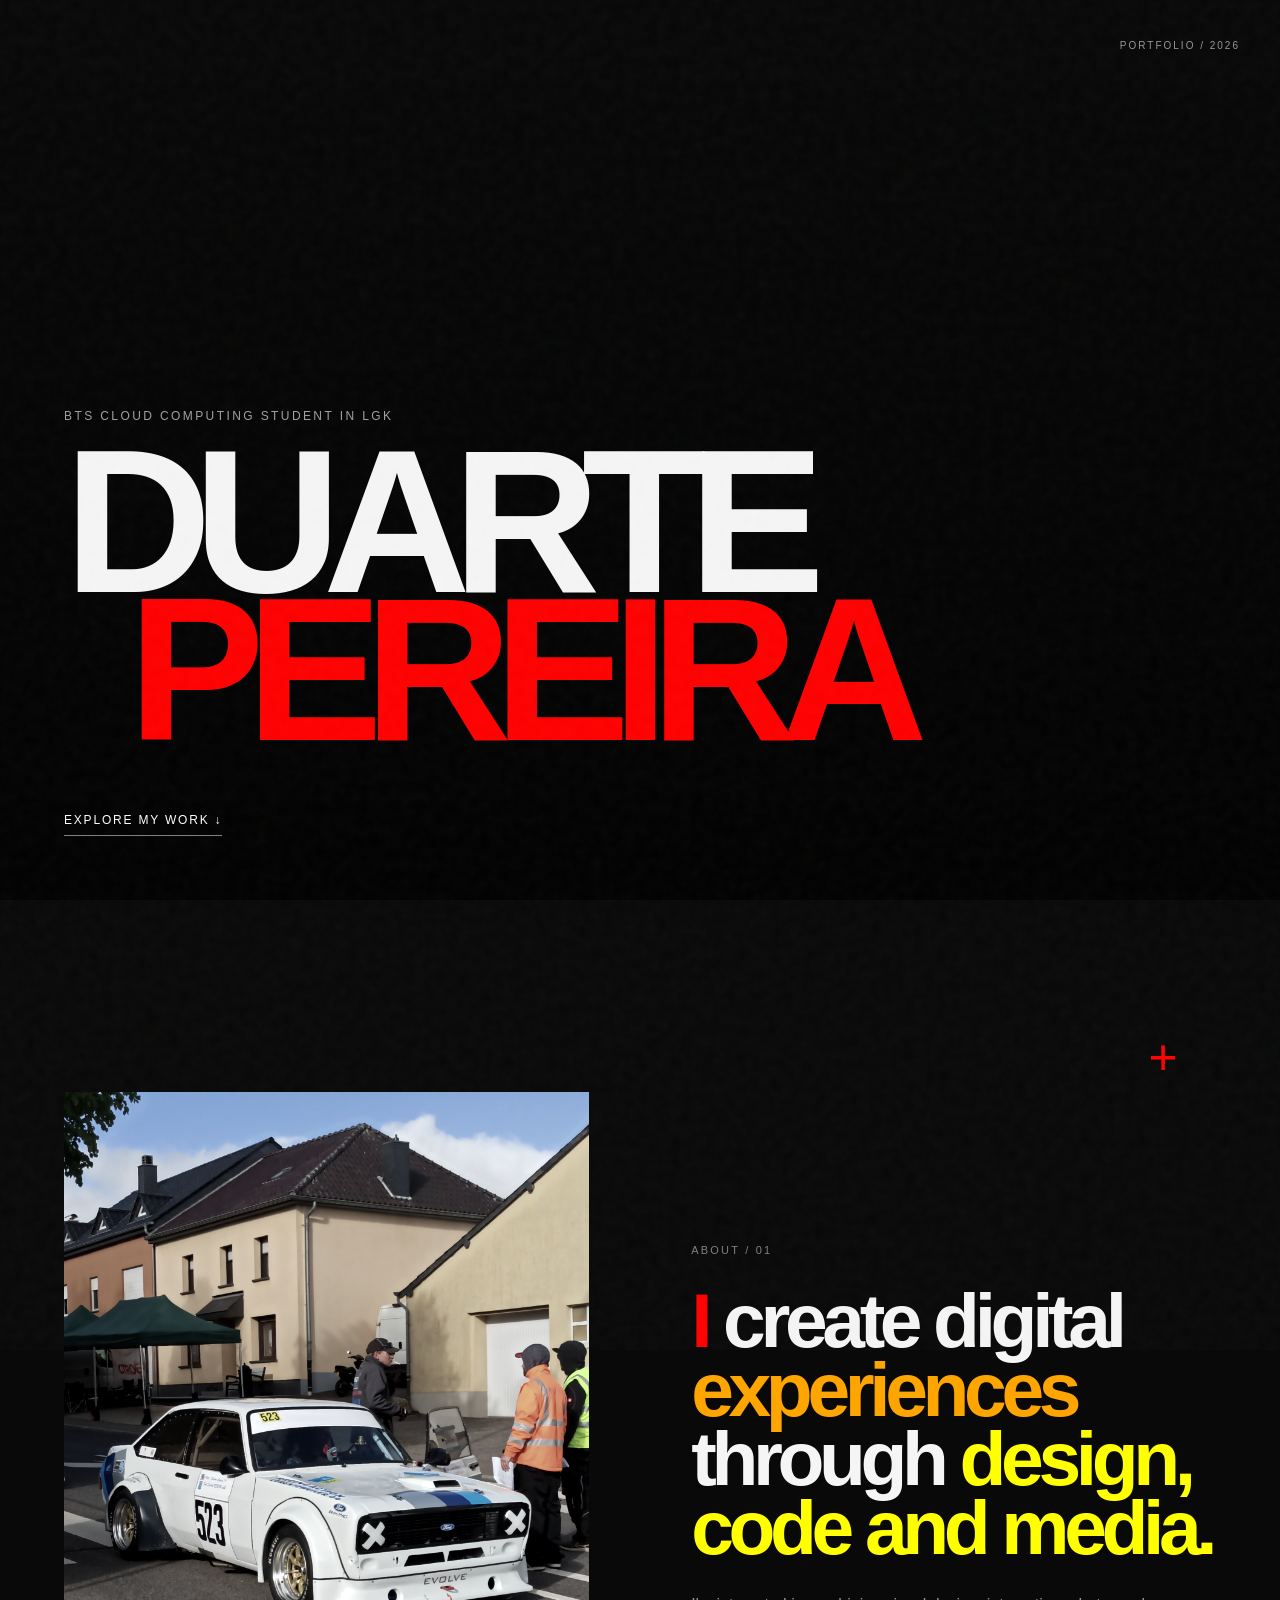
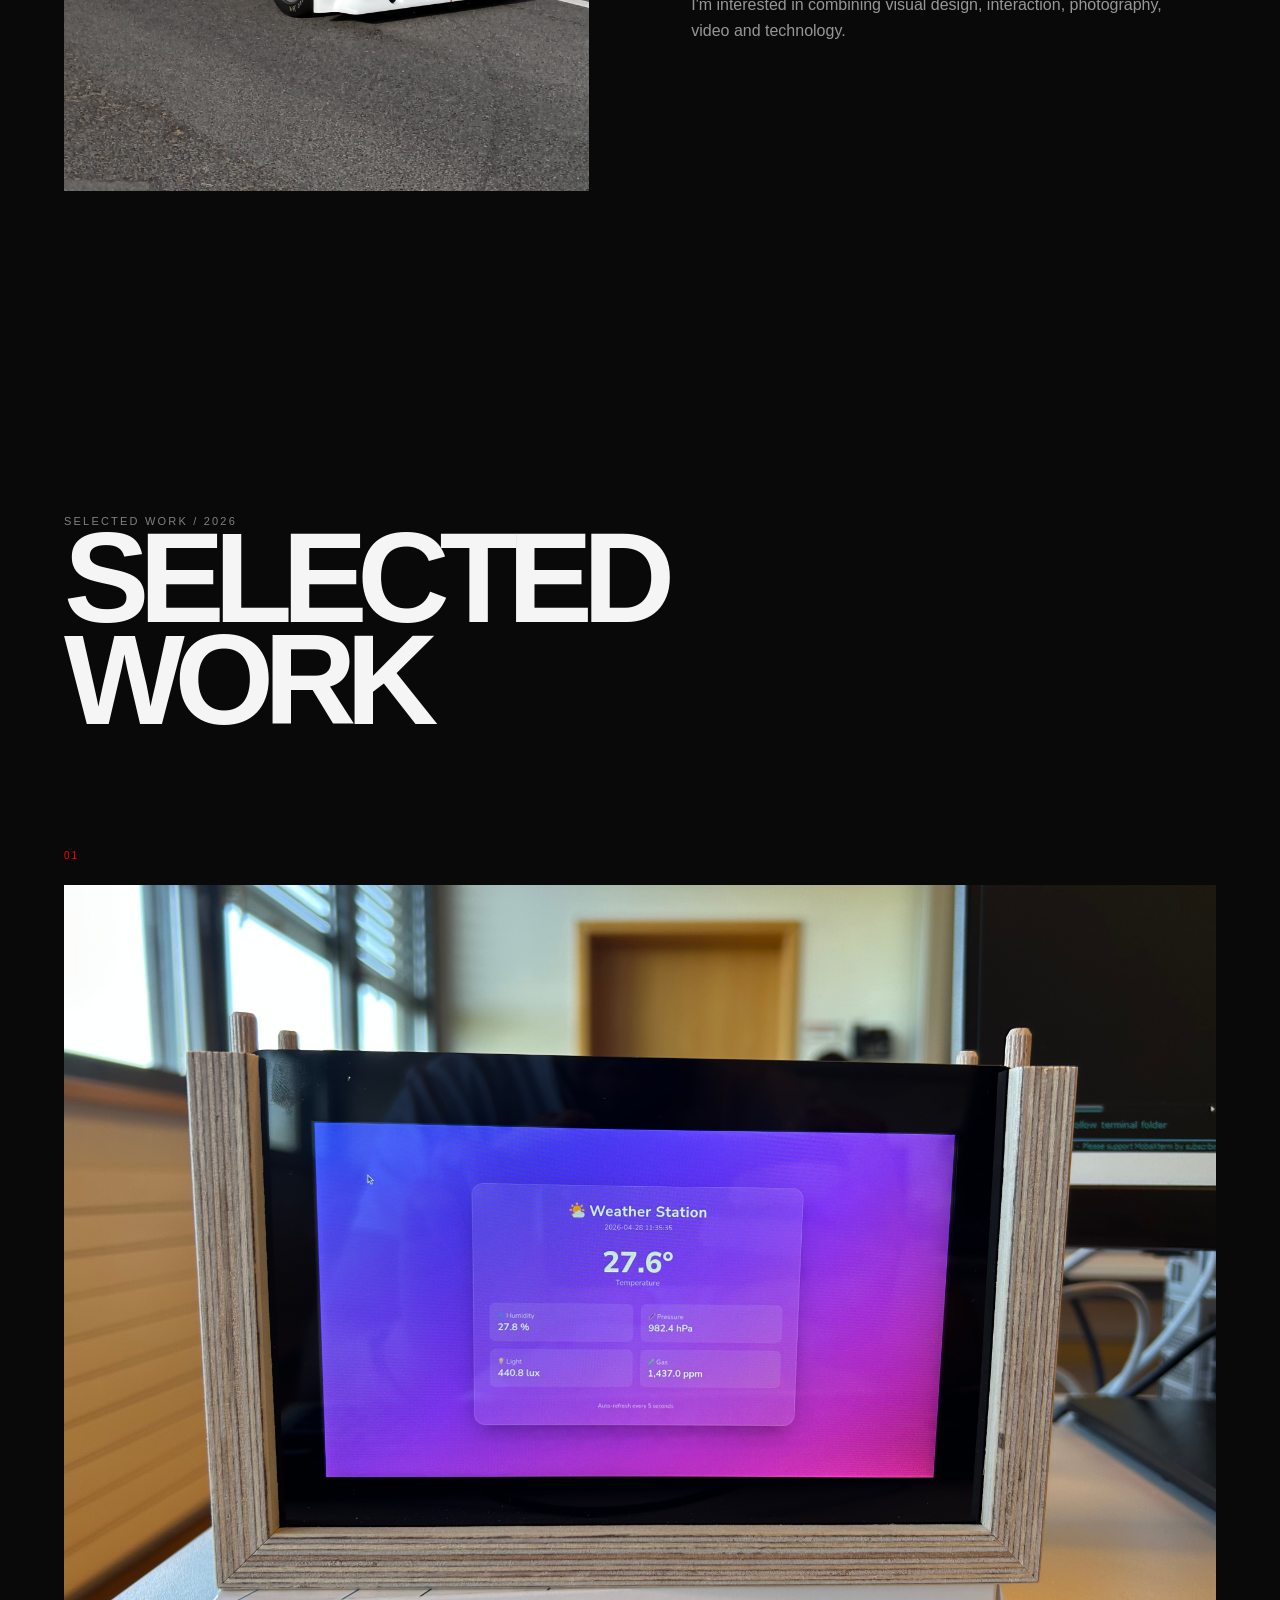
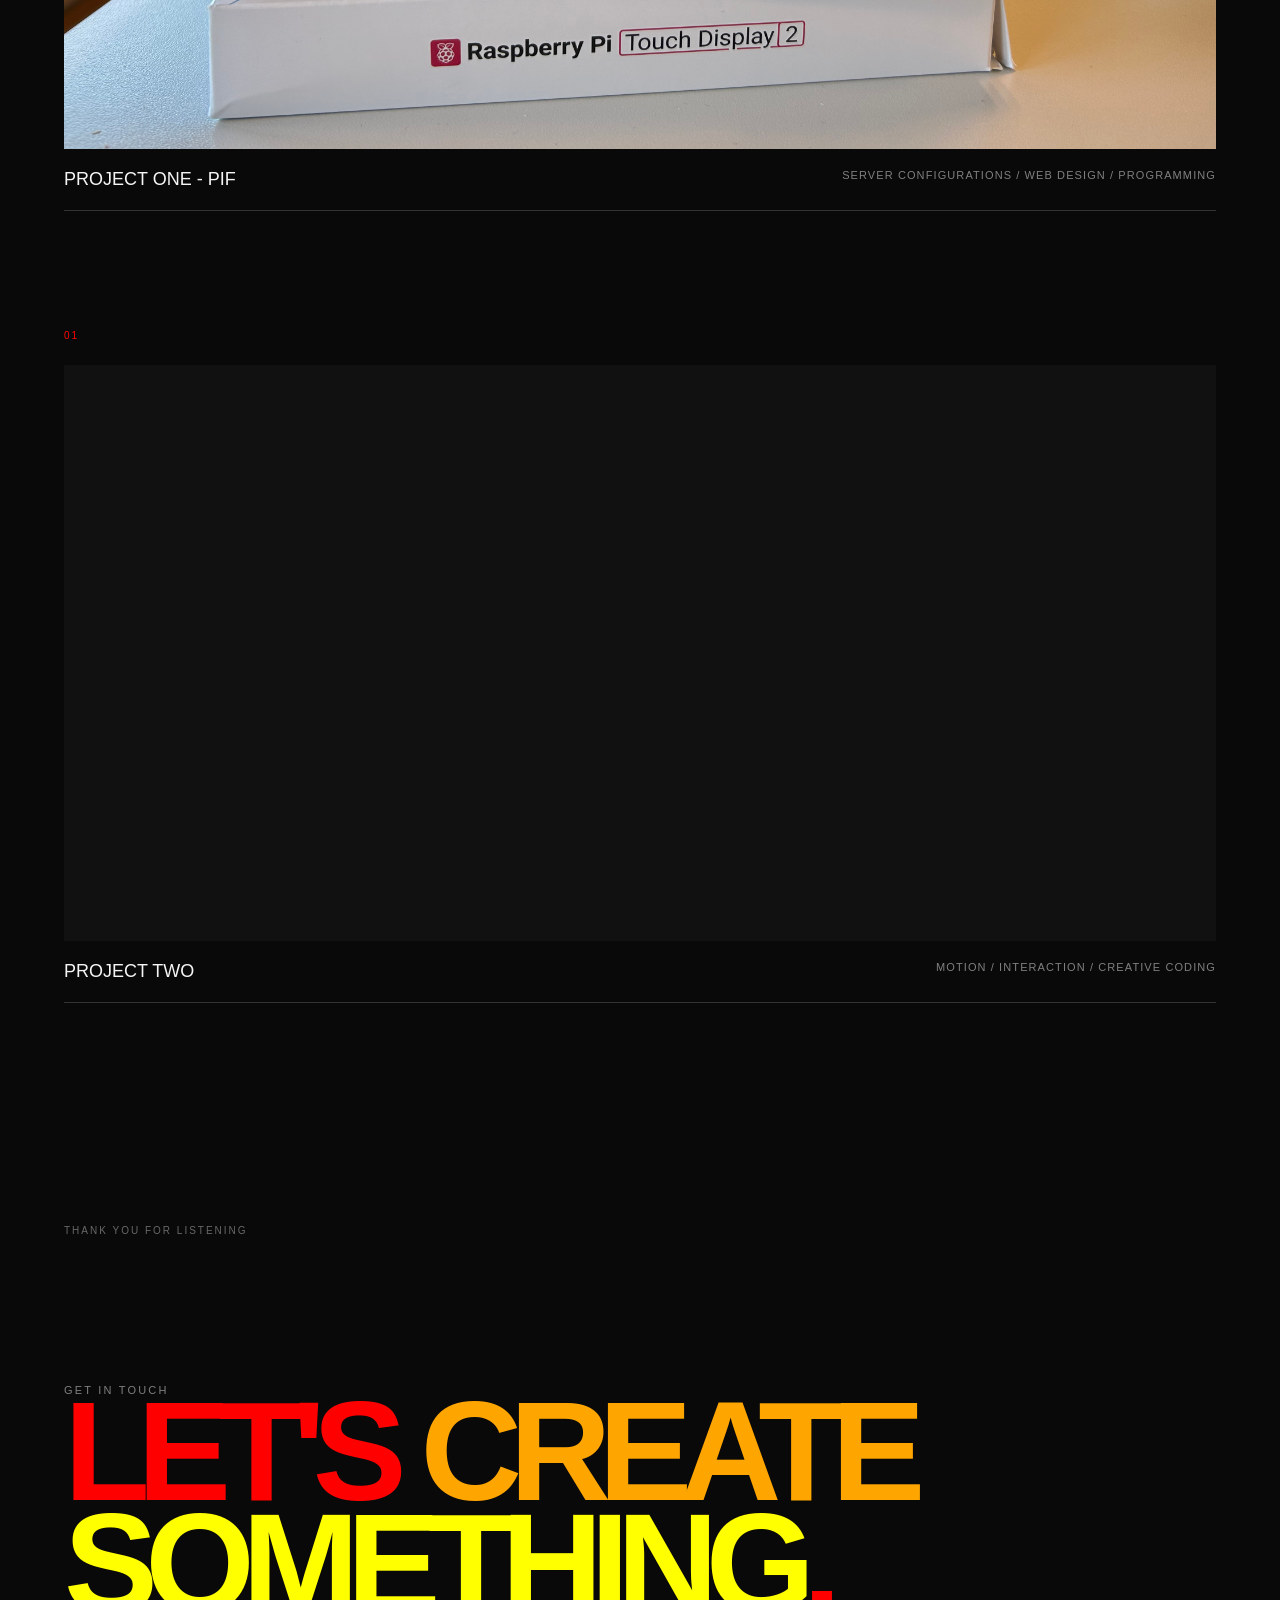
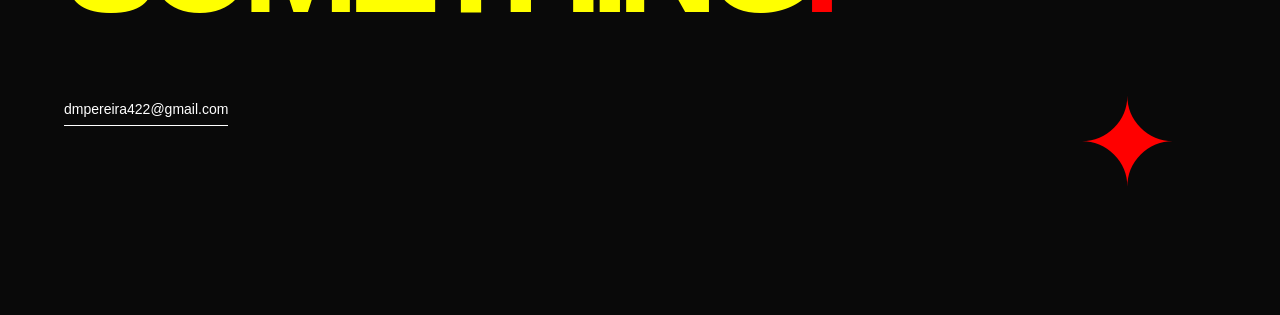
==== index.html @ 20f0b3a2 "Update index.html" ====
<!DOCTYPE html>
<html lang="en">
<head>
    <meta charset="UTF-8">
    <meta name="viewport" content="width=device-width, initial-scale=1.0">

    <title>My Portfolio</title>

    <link rel="stylesheet" href="style.css">
</head>

<body>

    <header class="hero">

        <video class="hero-video" autoplay muted loop playsinline>
            <source src="assets/videos/mixed.mp4" type="video/mp4">
        </video>

        <div class="hero-overlay"></div>

        <div class="hero-content">
            <p>BTS Cloud Computing Student in LGK</p>

            <h1>
                <span>Duarte</span>
                <span>Pereira</span>
            </h1>

            <a href="#projects">Explore my work ↓</a>
        </div>

    </header>

    <section class="about">

    <div class="about-image">

        <img
            src="assets/images/portrait.jpg"
            alt="Portrait of Duarte Pereira"
        >

    </div>


    <div>

        <p class="label">ABOUT / 01</p>

        <h2>
            I create digital
            <span class="orange">experiences</span> through
            <span class="yellow">design, code and media.</span>
        </h2>

        <p>
            I'm interested in combining visual design,
            interaction, photography, video and technology.
        </p>

    </div>

</section>

    <section id="projects" class="projects">

    <p class="label">SELECTED WORK / 2026</p>

    <h2>Selected<br><span>Work</span></h2>


    <article class="project">

        <div class="project-media">

            <img
                src="assets/images/pif2026.jpeg"
                alt="Project One"
            >

        </div>

        <div class="project-info">

            <h3>Project One - PIF</h3>

            <p>
                Server Configurations /
                Web Design /
                Programming
            </p>

        </div>

    </article>


    <article class="project">

        <div class="project-media">

            <video autoplay muted loop playsinline>

                <source
                    src="assets/videos/project-02.mp4"
                    type="video/mp4"
                >

            </video>

        </div>

        <div class="project-info">

            <h3>Project Two</h3>

            <p>
                Motion /
                Interaction /
                Creative Coding
            </p>

        </div>

    </article>

</section>


    <footer>

    <p class="label">GET IN TOUCH</p>

    <h2>
        <span>Let's</span> <span class="orange">create</span><br>
        <span class="yellow">something</span><span>.</span>
    </h2>

    <a
        href="mailto:dmpereira422@gmail.com"
        id="email"
    >
        dmpereira422@gmail.com
    </a>

</footer>


    <script src="script.js"></script>

</body>
</html>
---- style.css ----
* {
    box-sizing: border-box;
    margin: 0;
    padding: 0;
}

html {
    scroll-behavior: smooth;
}

body {
    background: #090909;
    color: #f5f5f5;
    font-family: Arial, Helvetica, sans-serif;
    overflow-x: hidden;
}

/* -------------------------
   GLOBAL
------------------------- */

::selection {
    background: red;
    color: white;
}

a {
    color: white;
    text-decoration: none;
}

a:hover {
    color: red;
}

img,
video {
    max-width: 100%;
}

.label {
    font-size: 11px;
    letter-spacing: 0.2em;
    text-transform: uppercase;
    opacity: 0.5;
}


/* -------------------------
   GRAIN
------------------------- */

body::before {
    content: "";
    position: fixed;
    inset: -50%;
    width: 200%;
    height: 200%;

    pointer-events: none;
    z-index: 9999;

    opacity: 0.045;

    background-image: url("data:image/svg+xml,%3Csvg viewBox='0 0 180 180' xmlns='http://www.w3.org/2000/svg'%3E%3Cfilter id='n'%3E%3CfeTurbulence type='fractalNoise' baseFrequency='.9' numOctaves='4' stitchTiles='stitch'/%3E%3C/filter%3E%3Crect width='100%25' height='100%25' filter='url(%23n)' opacity='.8'/%3E%3C/svg%3E");

    animation: grain 0.25s steps(2) infinite;
}

@keyframes grain {
    0% {
        transform: translate(0, 0);
    }

    25% {
        transform: translate(2%, -3%);
    }

    50% {
        transform: translate(-3%, 2%);
    }

    75% {
        transform: translate(3%, 3%);
    }

    100% {
        transform: translate(-2%, -2%);
    }
}


/* -------------------------
   HERO
------------------------- */

.hero {
    height: 100svh;
    min-height: 700px;

    position: relative;
    overflow: hidden;

    display: flex;
    align-items: flex-end;
}

.hero-video {
    position: absolute;
    inset: 0;

    width: 100%;
    height: 100%;

    object-fit: cover;

    filter:
        grayscale(0.25)
        contrast(1.2)
        brightness(0.55);

    transform: scale(1.05);
}

.hero-overlay {
    position: absolute;
    inset: 0;

    background:
        linear-gradient(
            to bottom,
            rgba(0,0,0,0.1),
            rgba(0,0,0,0.8)
        );
}

.hero-content {
    position: relative;
    z-index: 2;

    width: 100%;

    padding: 5vw;

    animation: heroIn 1.2s cubic-bezier(.16,1,.3,1);
}

@keyframes heroIn {
    from {
        opacity: 0;
        transform: translateY(80px);
    }

    to {
        opacity: 1;
        transform: translateY(0);
    }
}

.hero p {
    margin-bottom: 25px;

    font-size: 12px;
    text-transform: uppercase;
    letter-spacing: 0.2em;

    opacity: 0.65;
}

.hero h1 {
    font-size: clamp(5rem, 16vw, 17rem);

    line-height: 0.72;

    letter-spacing: -0.09em;

    font-weight: 800;

    text-transform: uppercase;

    mix-blend-mode: screen;
}

.hero h1 span {
    display: block;
}

.hero h1 span:last-child {
    color: red;
    transform: translateX(5vw);
}

.hero a {
    display: inline-block;

    margin-top: 70px;

    font-size: 12px;

    text-transform: uppercase;

    letter-spacing: 0.15em;

    border-bottom: 1px solid rgba(255,255,255,0.5);

    padding-bottom: 8px;

    transition: 0.3s;
}

.hero a:hover {
    color: red;
    border-color: red;
}


/* -------------------------
   FLOATING HERO TEXT
------------------------- */

.hero::after {
    content: "PORTFOLIO / 2026";

    position: absolute;

    top: 40px;
    right: 40px;

    font-size: 10px;

    letter-spacing: 0.2em;

    opacity: 0.6;

    z-index: 3;
}


/* -------------------------
   ABOUT
------------------------- */

.about {
    min-height: 100vh;

    display: grid;

    grid-template-columns: 1fr 1fr;

    gap: 8vw;

    padding: 15vw 5vw;

    position: relative;
}

.about-image {
    position: relative;
}

.about img {
    width: 100%;

    filter:
        grayscale(0.5)
        contrast(1.1);

    transition: transform 0.8s cubic-bezier(.16,1,.3,1);
}

.about img:hover {
    transform: scale(0.96) rotate(-1deg);
}

.about > div:last-child {
    display: flex;

    flex-direction: column;

    justify-content: center;
}

.about h2 {
    margin: 30px 0;

    font-size: clamp(3rem, 6vw, 7rem);

    line-height: 0.9;

    letter-spacing: -0.07em;
}

.about h2::first-letter {
    color: red;
}
.orange{
    color: orange;
}
.yellow{
    color:yellow;
}
.about p:not(.label) {
    max-width: 500px;

    font-size: 16px;

    line-height: 1.6;

    opacity: 0.6;
}


/* -------------------------
   ABOUT DECORATION
------------------------- */

.about::before {
    content: "+";

    position: absolute;

    right: 8vw;
    top: 10vw;

    color: red;

    font-size: 50px;

    animation: spin 8s linear infinite;
}

@keyframes spin {
    to {
        transform: rotate(360deg);
    }
}


/* -------------------------
   PROJECTS
------------------------- */

.projects {
    padding: 10vw 5vw 15vw;

    position: relative;
}

.projects > h2 {
    font-size: clamp(4rem, 10vw, 12rem);

    line-height: 0.8;

    letter-spacing: -0.08em;

    margin-bottom: 10vw;

    text-transform: uppercase;
}


/* -------------------------
   PROJECT
------------------------- */

.project {
    position: relative;

    margin-top: 12vw;

    cursor: crosshair;
}

.project-media {
    position: relative;

    overflow: hidden;

    background: #111;
}

.project img,
.project video {
    width: 100%;

    display: block;

    transition:
        transform 1s cubic-bezier(.16,1,.3,1),
        filter 0.8s ease;
}

.project:hover img,
.project:hover video {
    transform: scale(1.04);

    filter:
        grayscale(0.7)
        contrast(1.3)
        brightness(0.7);
}


/* -------------------------
   RED CURSOR CIRCLE
------------------------- */

.project::after {
    content: "";

    position: absolute;

    width: 220px;
    height: 220px;

    left: var(--mouse-x);
    top: var(--mouse-y);

    transform: translate(-50%, -50%) scale(0.5);

    border-radius: 50%;

    background: rgba(255, 0, 0, 0.2);

    border: 1px solid rgba(255, 0, 0, 0.5);

    backdrop-filter: blur(2px);

    pointer-events: none;

    opacity: 0;

    transition:
        opacity 0.3s ease,
        transform 0.4s cubic-bezier(.16,1,.3,1);

    z-index: 5;
}

.project:hover::after {
    opacity: 1;

    transform:
        translate(-50%, -50%)
        scale(1);
}


/* -------------------------
   PROJECT INFO
------------------------- */

.project-info {
    display: flex;

    justify-content: space-between;

    align-items: flex-start;

    padding: 20px 0;

    border-bottom: 1px solid #333;
}

.project-info h3 {
    font-size: 18px;

    font-weight: normal;

    text-transform: uppercase;
}

.project-info p {
    font-size: 11px;

    opacity: 0.5;

    text-align: right;

    text-transform: uppercase;

    letter-spacing: 0.1em;
}


/* -------------------------
   PROJECT NUMBER
------------------------- */

.project::before {
    content: "01";

    position: absolute;

    top: -35px;
    left: 0;

    font-size: 10px;

    letter-spacing: 0.2em;

    color: red;

    z-index: 4;
}

.project:nth-of-type(3)::before {
    content: "02";
}


/* -------------------------
   SECOND PROJECT OFFSET
------------------------- */

.project:nth-of-type(3) {
    width: 75%;

    margin-left: auto;
}

.project:nth-of-type(3) .project-media {
    transform: rotate(1deg);
}


/* -------------------------
   FOOTER
------------------------- */

footer {
    min-height: 80vh;

    padding: 10vw 5vw;

    display: flex;

    flex-direction: column;

    justify-content: center;

    position: relative;

    overflow: hidden;
}

footer h2 {
    font-size: clamp(4rem, 11vw, 13rem);

    line-height: 0.8;

    letter-spacing: -0.09em;

    text-transform: uppercase;
}

footer h2 span {
    color: red;
}

#email {
    display: inline-block;

    margin-top: 80px;

    color: white;

    font-size: 14px;

    border-bottom: 1px solid white;

    padding-bottom: 8px;

    width: fit-content;

    transition: 0.3s;
}

#email:hover {
    color: red;

    border-color: red;
}


/* -------------------------
   FOOTER DECORATION
------------------------- */

footer::before {
    content: "THANK YOU FOR LISTENING";

    position: absolute;

    top: 30px;
    left: 5vw;

    font-size: 10px;

    letter-spacing: 0.2em;

    opacity: 0.4;
}

footer::after {
    content: "✦";

    position: absolute;

    right: 8vw;
    bottom: 8vw;

    font-size: 120px;

    color: red;

    animation: float 4s ease-in-out infinite;
}

@keyframes float {
    0%, 100% {
        transform: translateY(0) rotate(0deg);
    }

    50% {
        transform: translateY(-30px) rotate(20deg);
    }
}


/* -------------------------
   MOBILE
------------------------- */

@media (max-width: 700px) {

    .hero {
        min-height: 100svh;
    }

    .hero h1 {
        font-size: 22vw;
    }

    .hero h1 span:last-child {
        transform: translateX(0);
    }

    .about {
        grid-template-columns: 1fr;

        padding-top: 25vw;
    }

    .about h2 {
        font-size: 15vw;
    }

    .project {
        margin-top: 25vw;
    }

    .project:nth-of-type(3) {
        width: 100%;

        margin-left: 0;
    }

    .project:nth-of-type(3) .project-media {
        transform: none;
    }

    .project-info {
        flex-direction: column;

        gap: 10px;
    }

    .project-info p {
        text-align: left;
    }

    .project::after {
        display: none;
    }

    footer h2 {
        font-size: 17vw;
    }
}
.about,
.project,
footer {
    opacity: 0;

    transform: translateY(80px);

    transition:
        opacity 1s ease,
        transform 1.2s cubic-bezier(.16,1,.3,1);
}

.about.visible,
.project.visible,
footer.visible {
    opacity: 1;

    transform: translateY(0);
}
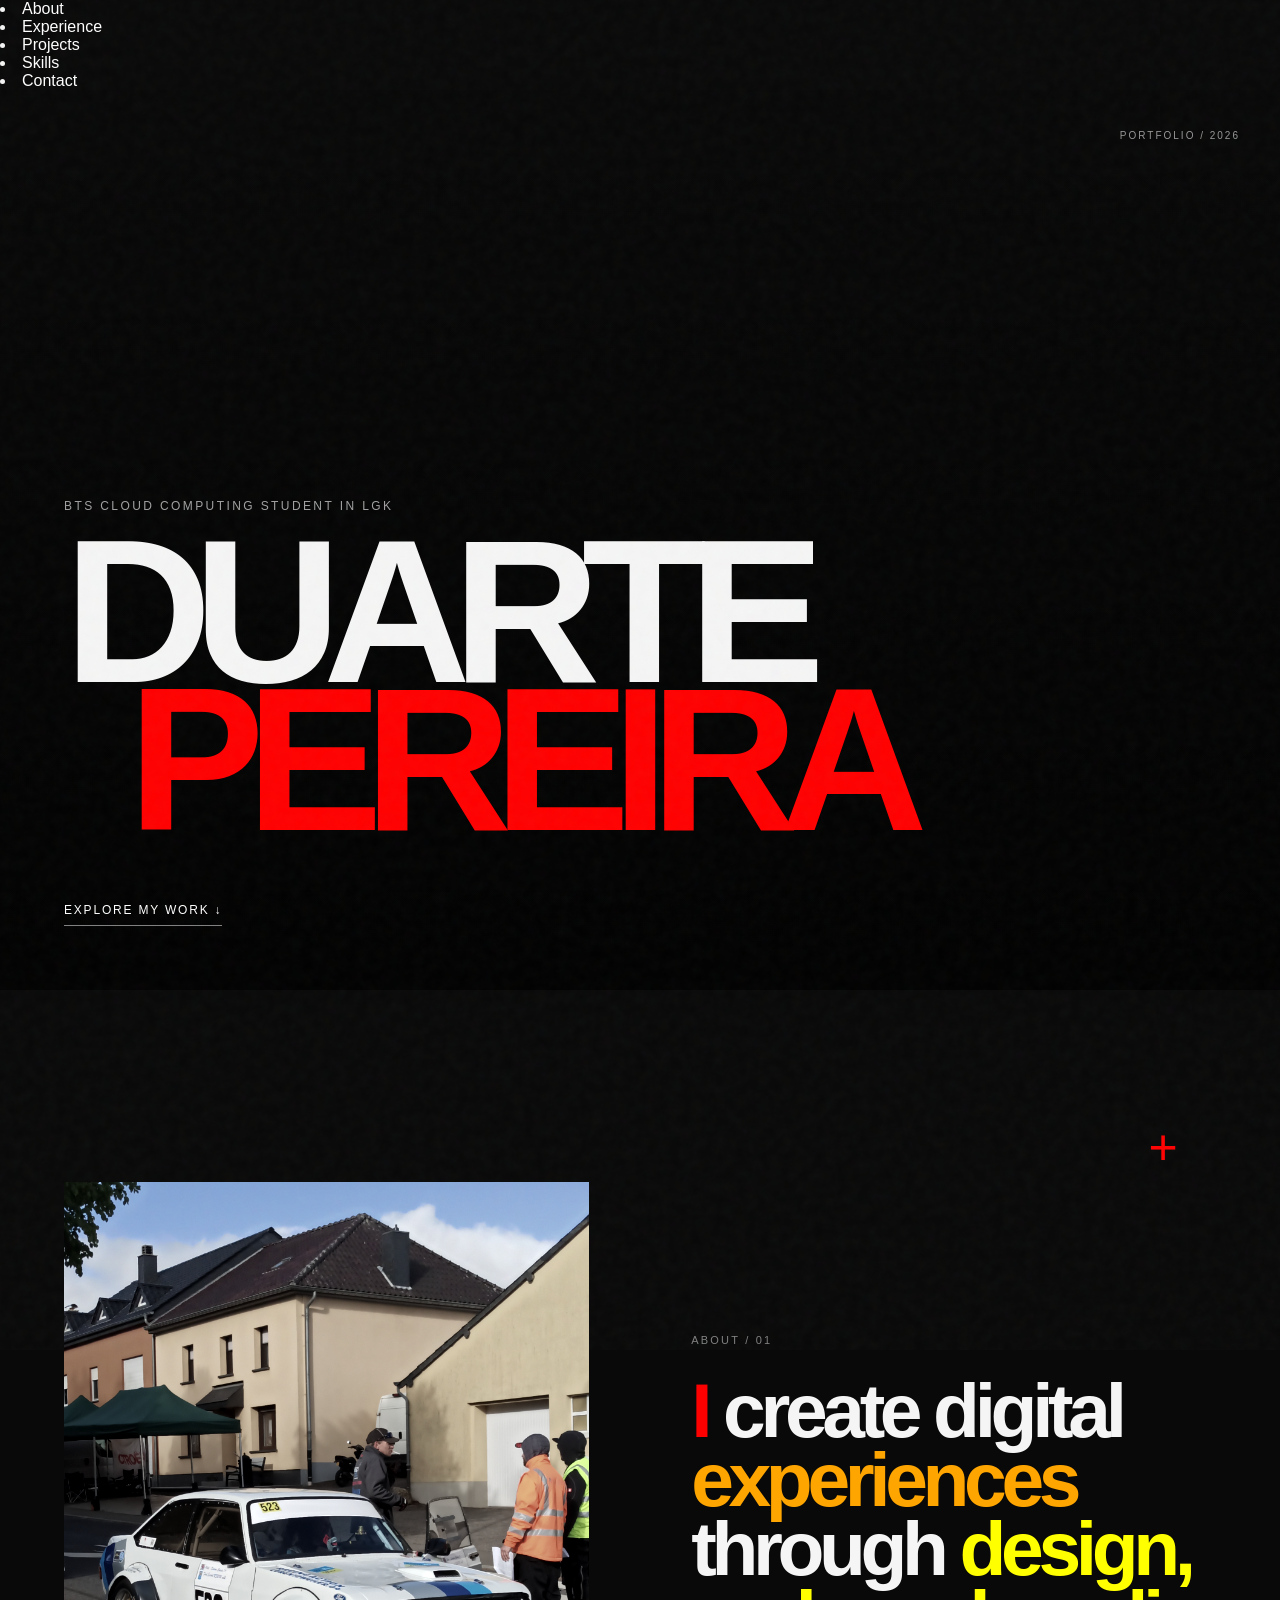
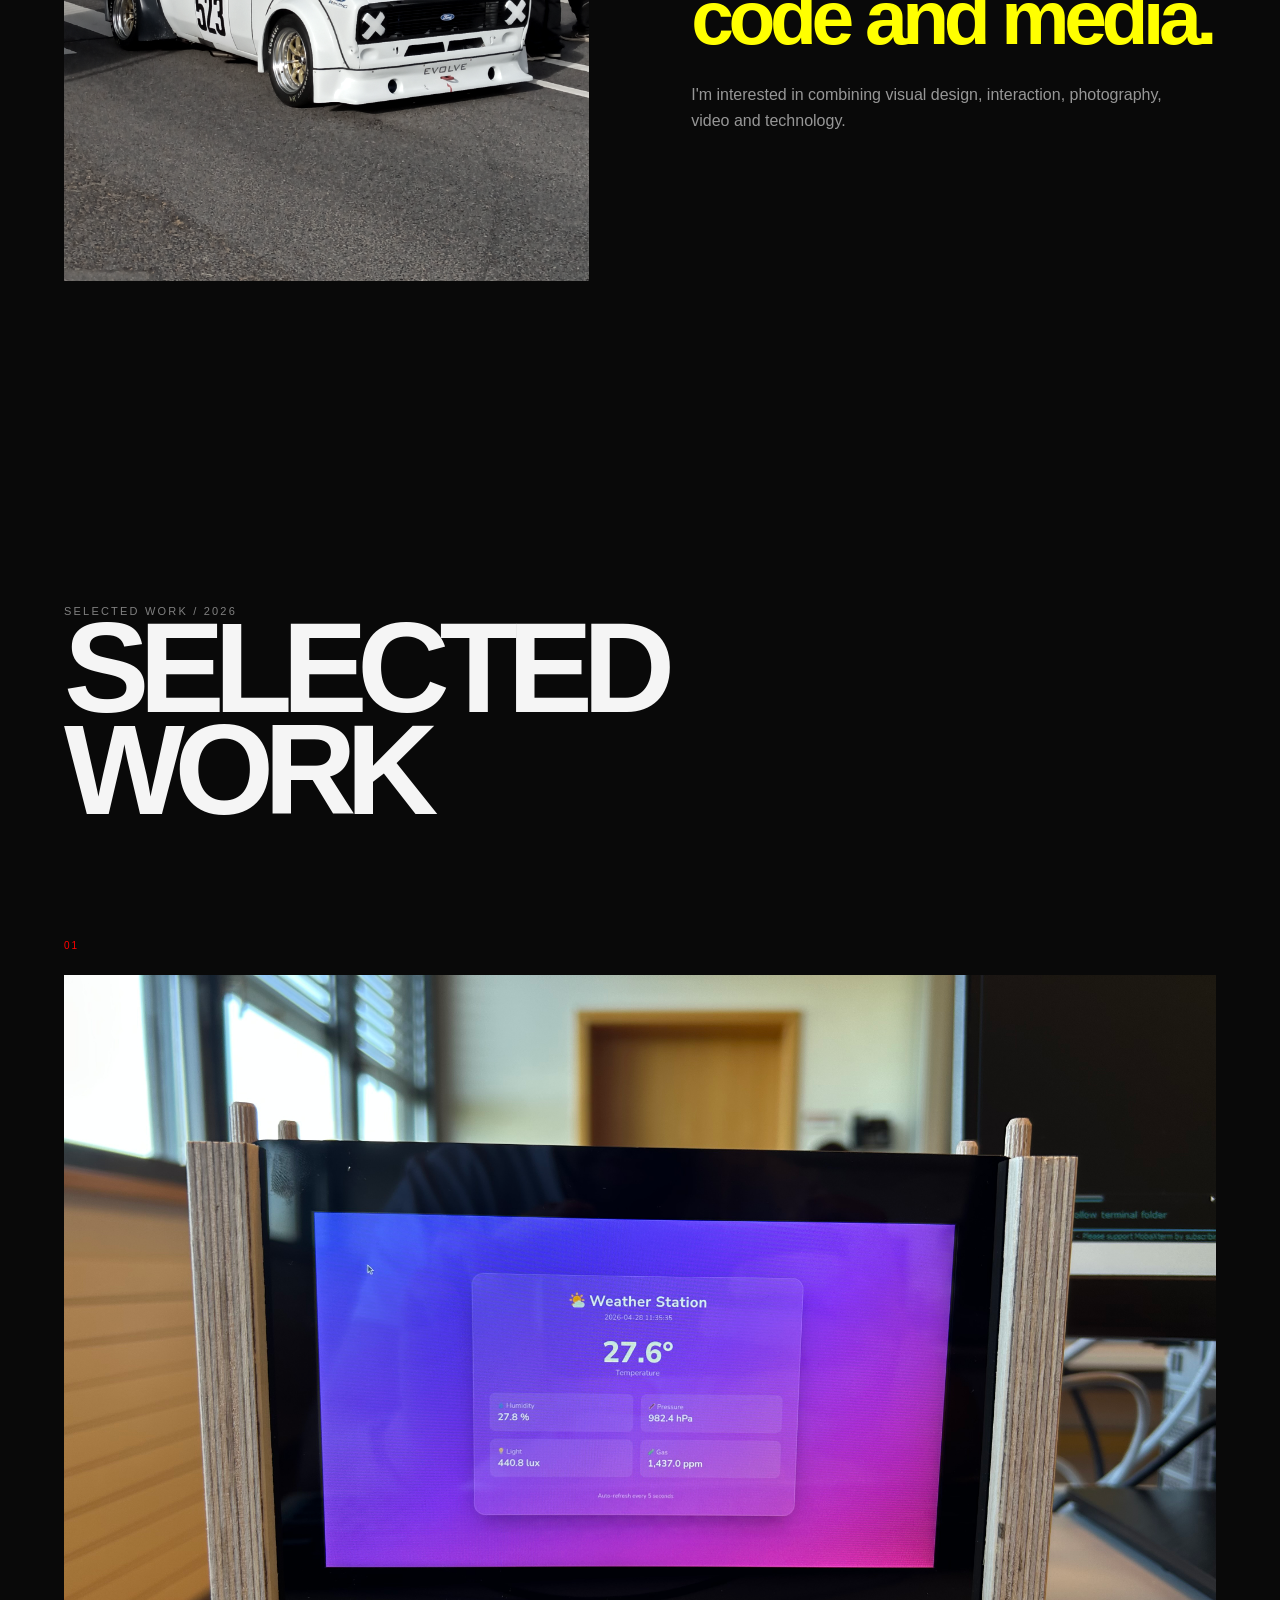
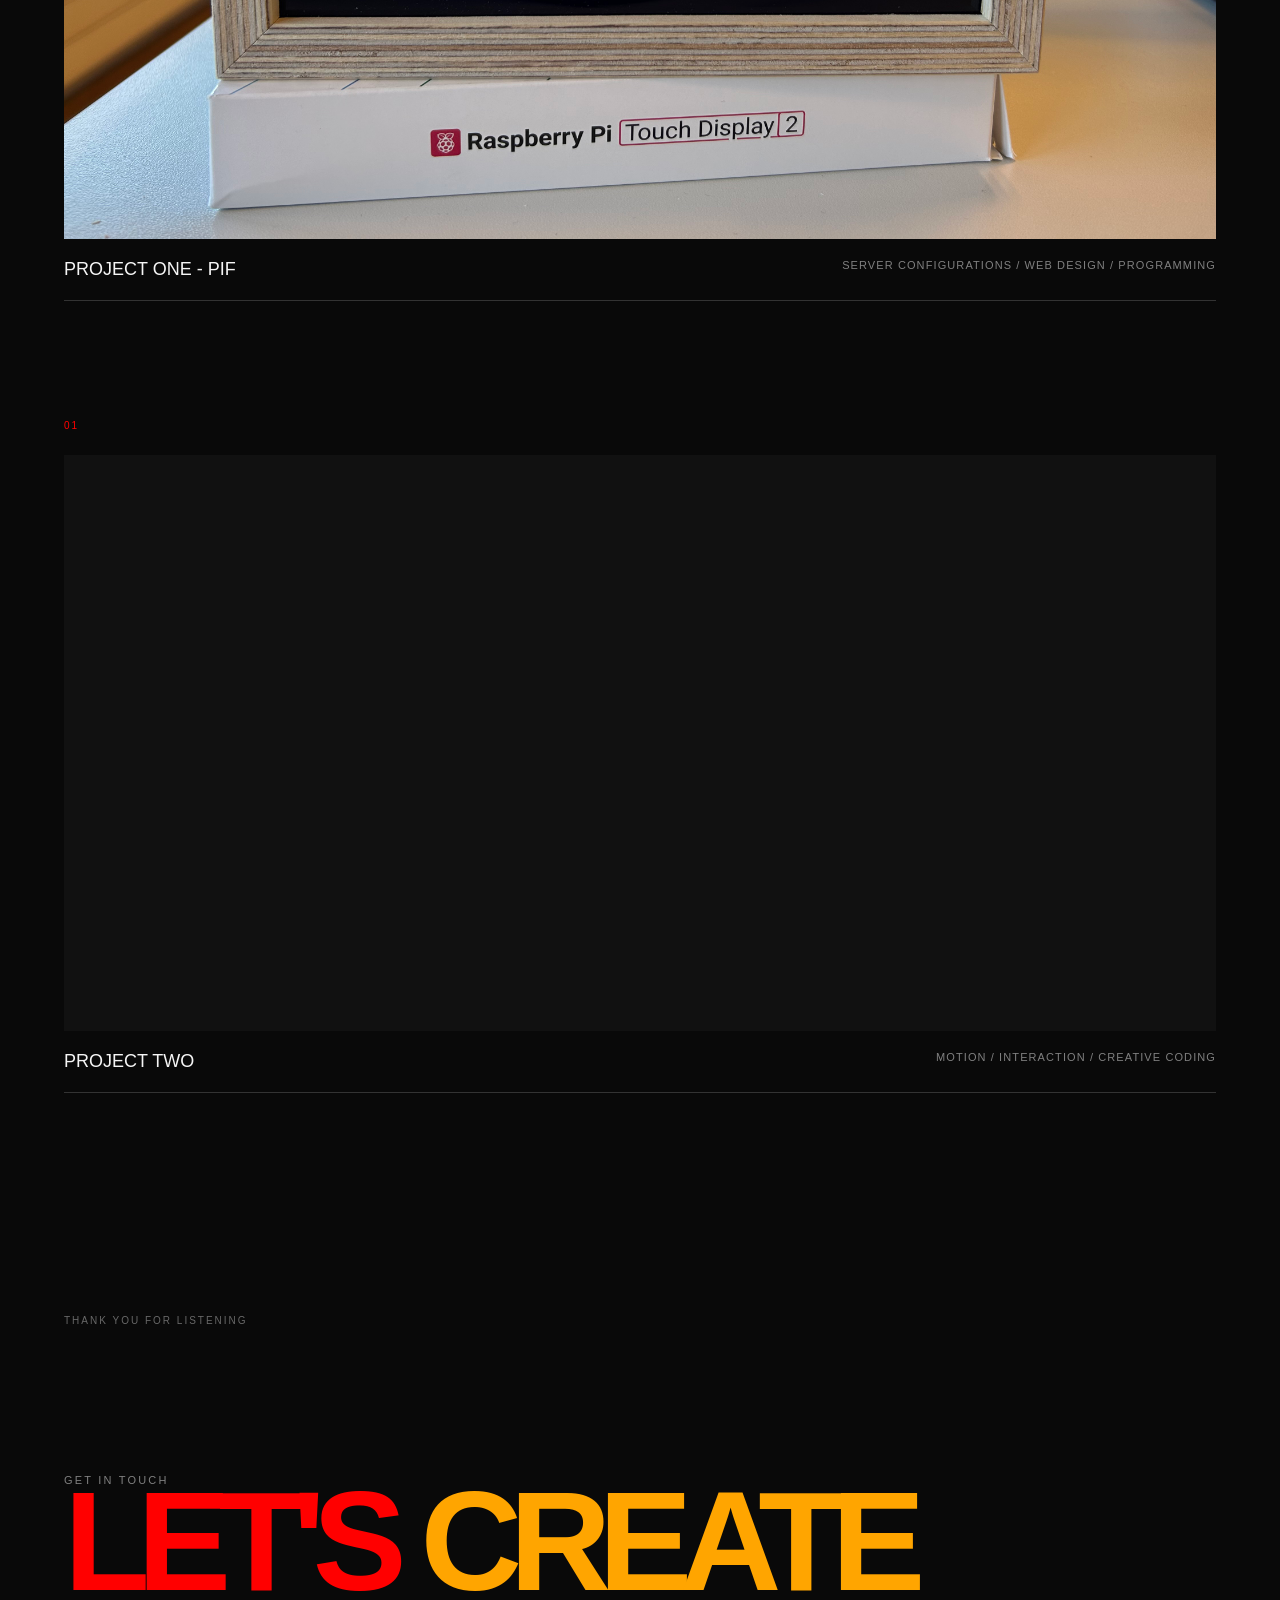
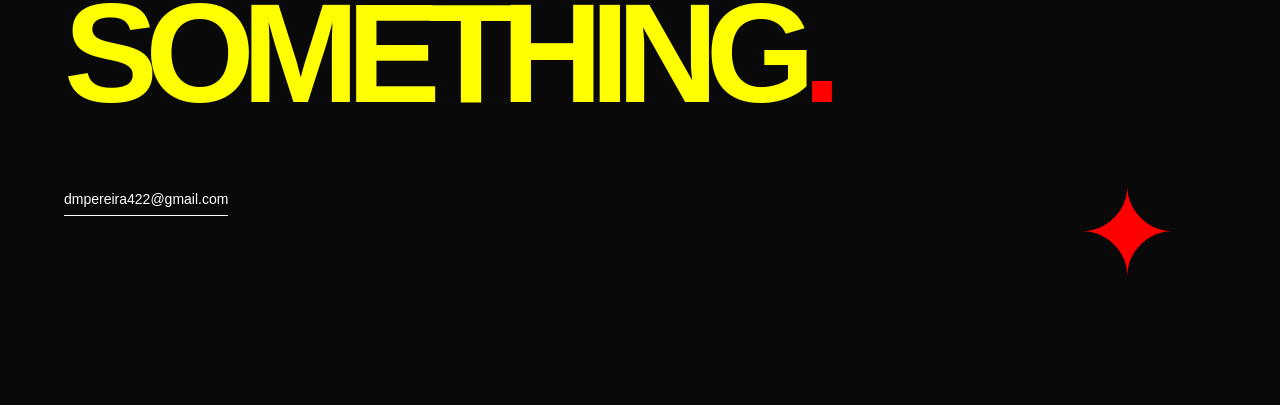
==== commit 500e2126: "Update index.html" ====
--- a/index.html
+++ b/index.html
@@ -8,7 +8,13 @@
 
     <link rel="stylesheet" href="style.css">
 </head>
-
+<nav>
+    <li><a>About</a></li>
+    <li><a>Experience</a></li>
+    <li><a>Projects</a></li>
+    <li><a>Skills</a></li>
+    <li><a>Contact</a></li>
+</nav>
 <body>
 
     <header class="hero">
@@ -67,7 +73,7 @@
 
     <p class="label">SELECTED WORK / 2026</p>
 
-    <h2>Selected<br><span>Work</span></h2>
+    <h2>Selected<br>Work</h2>
 
 
     <article class="project">
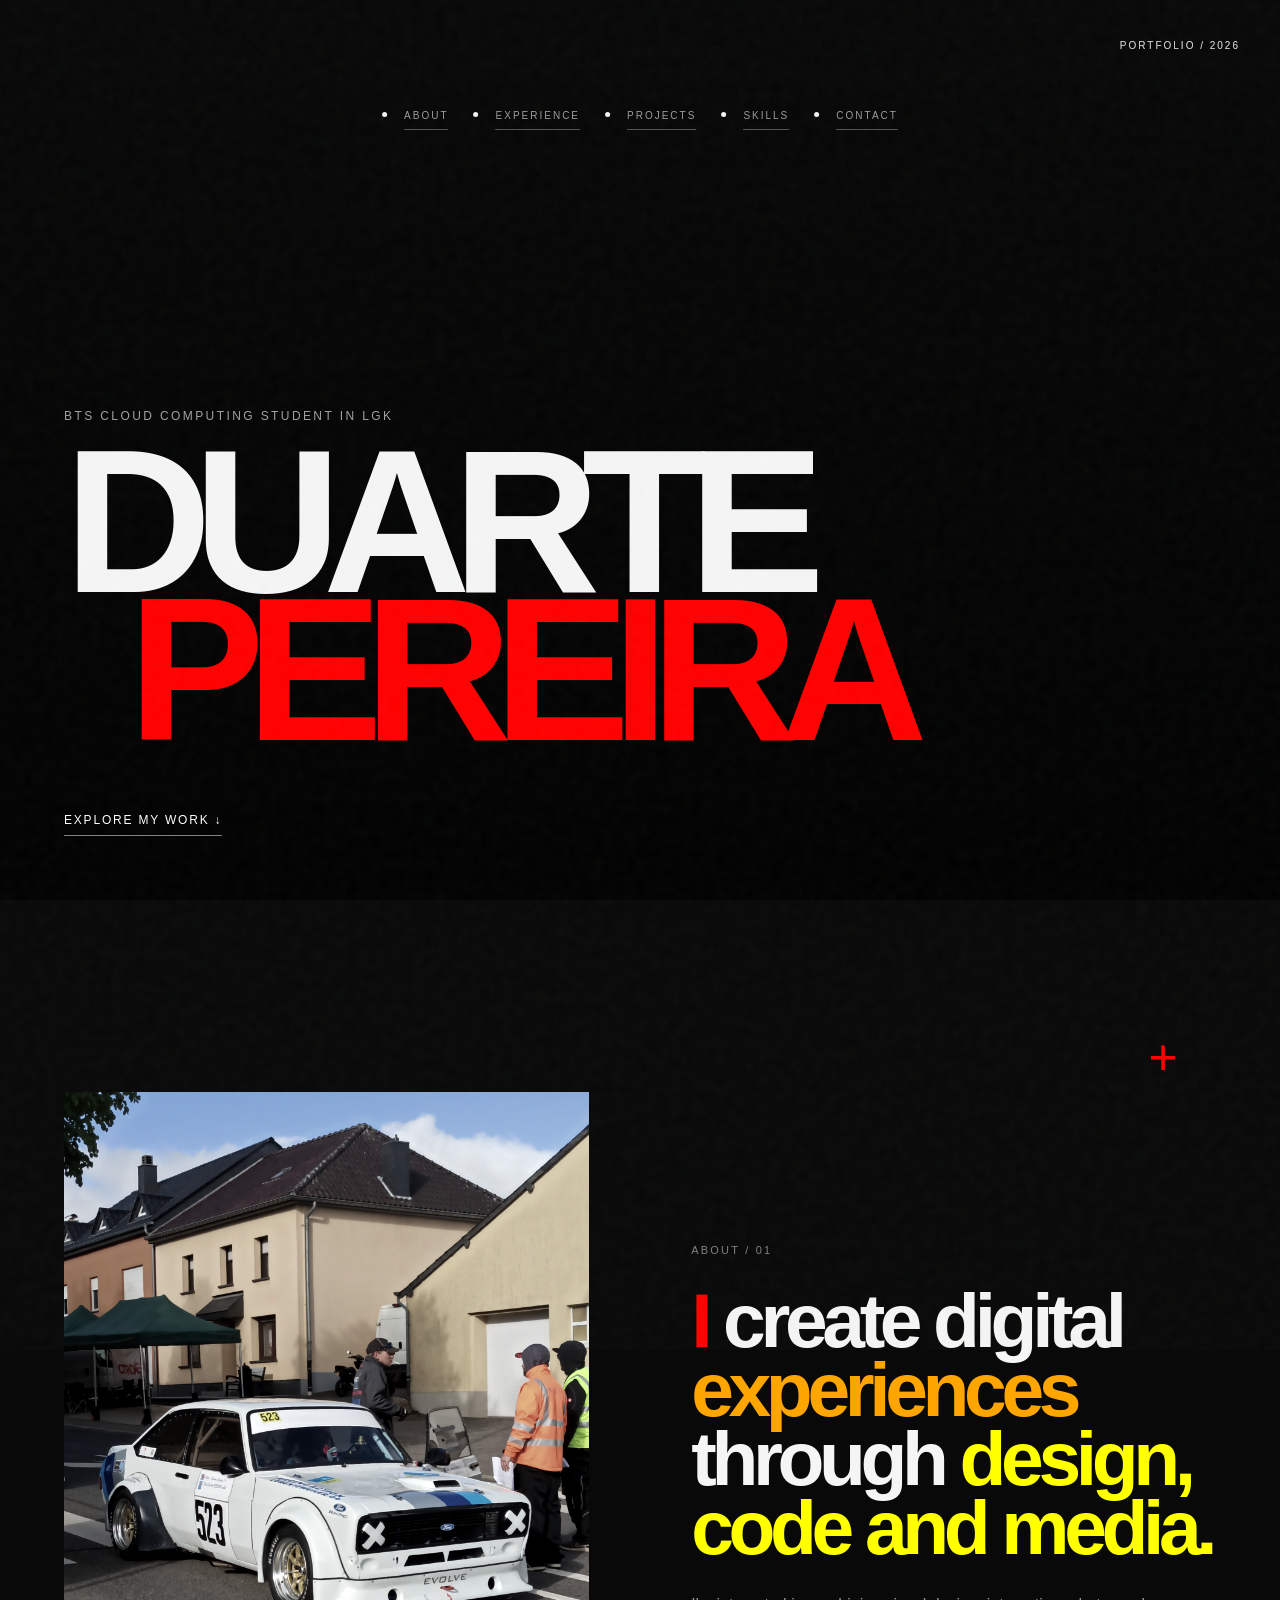
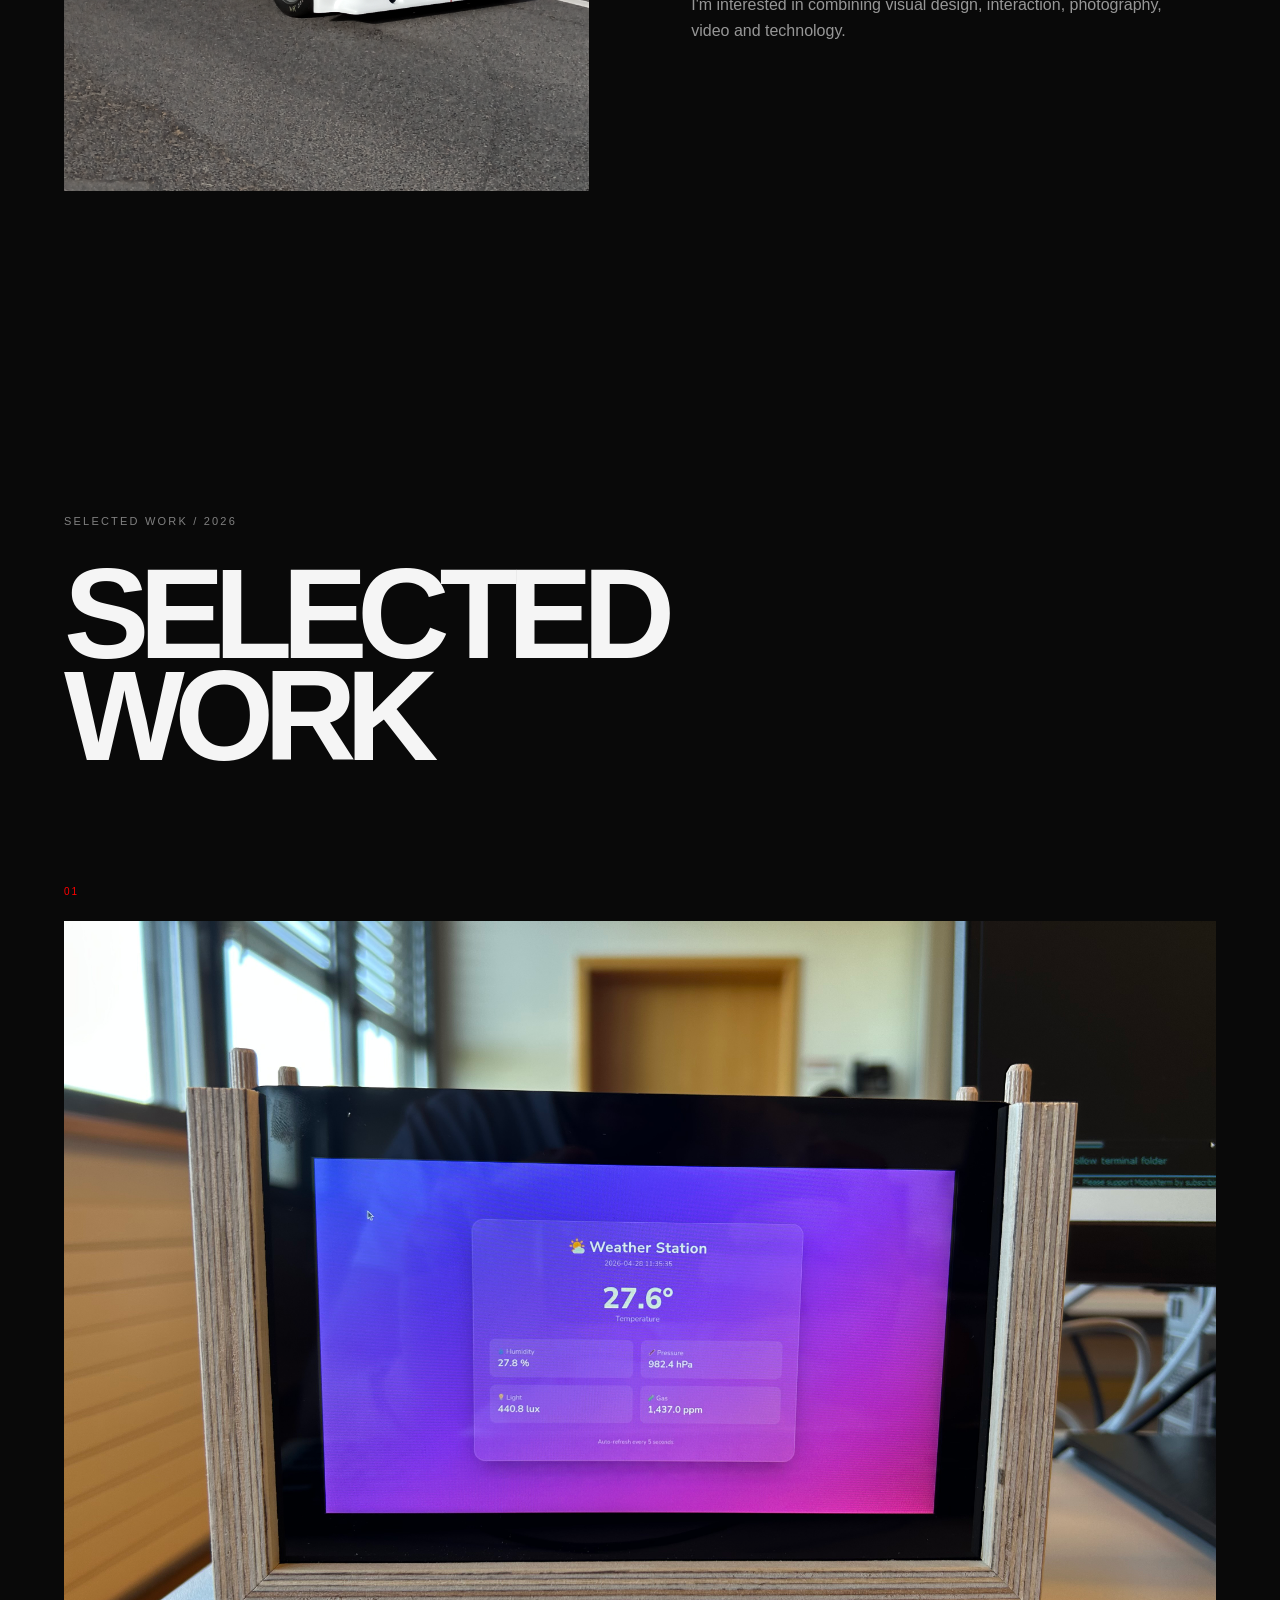
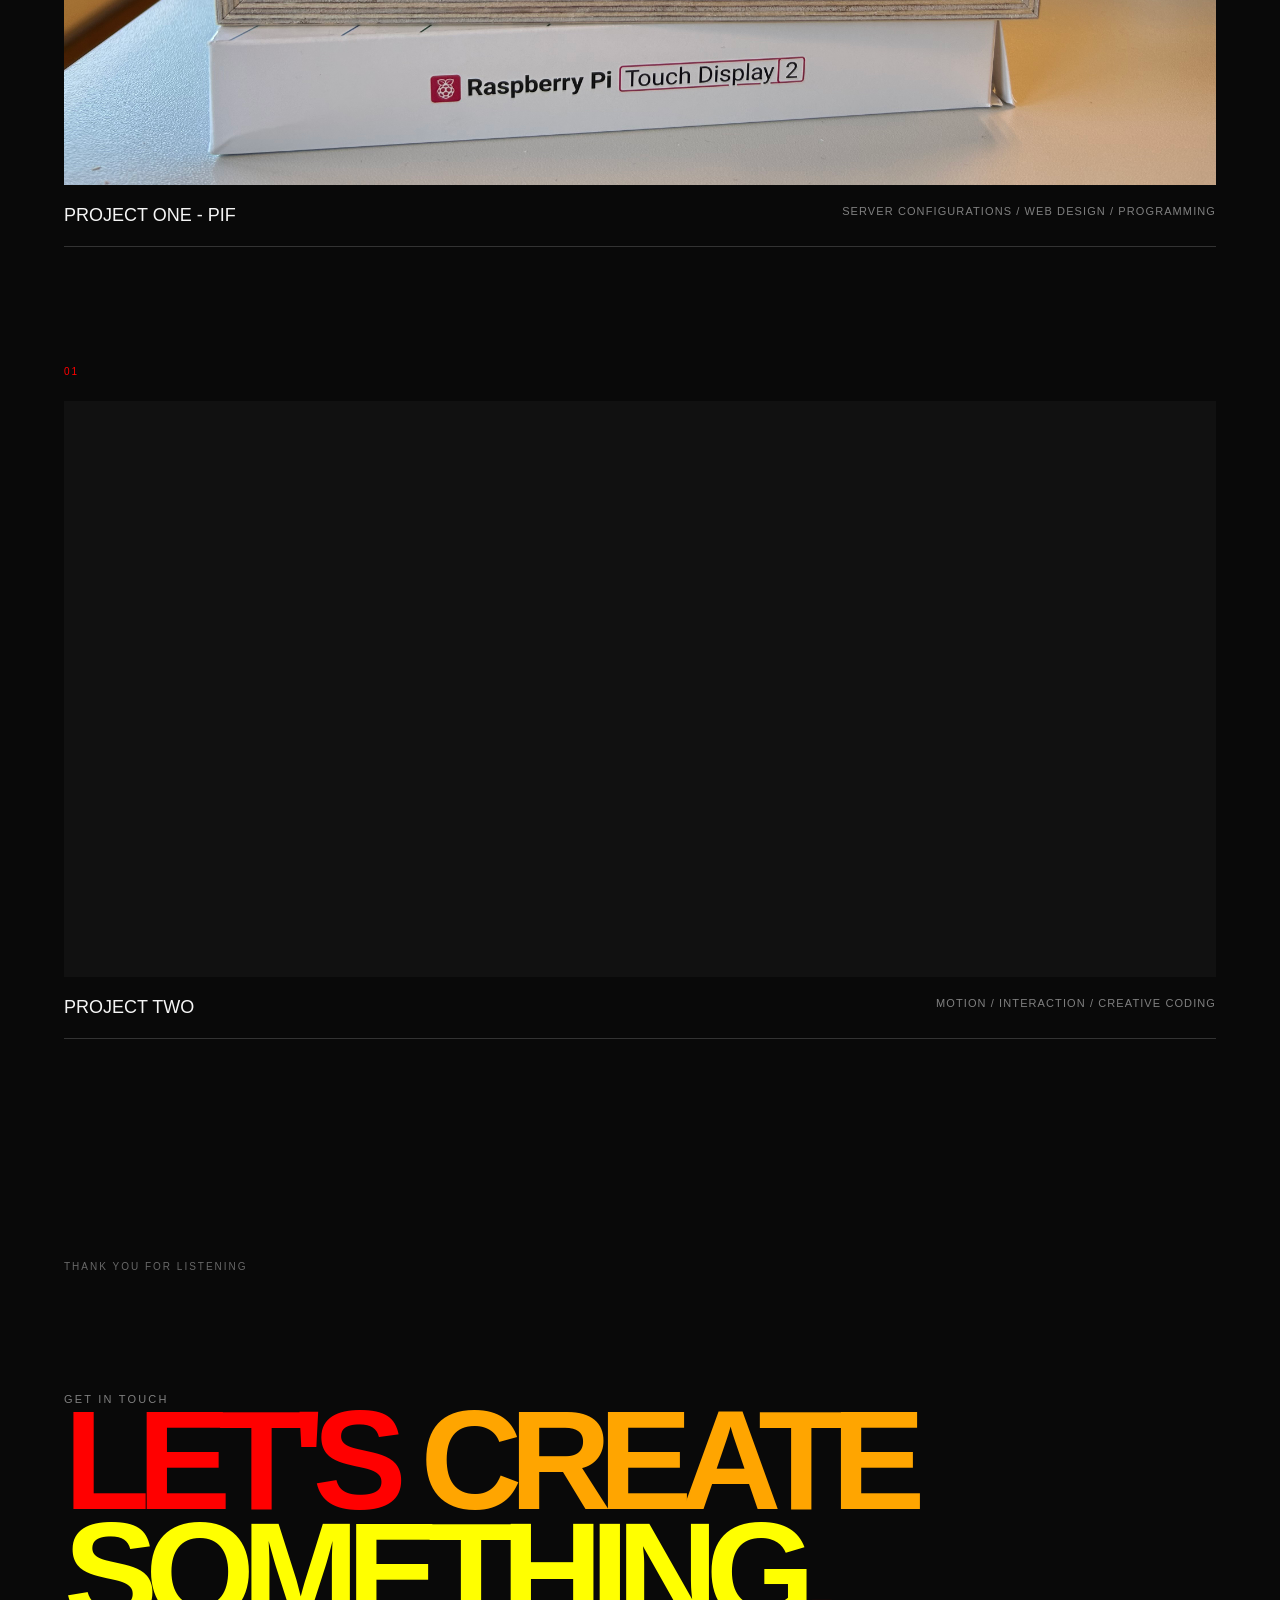
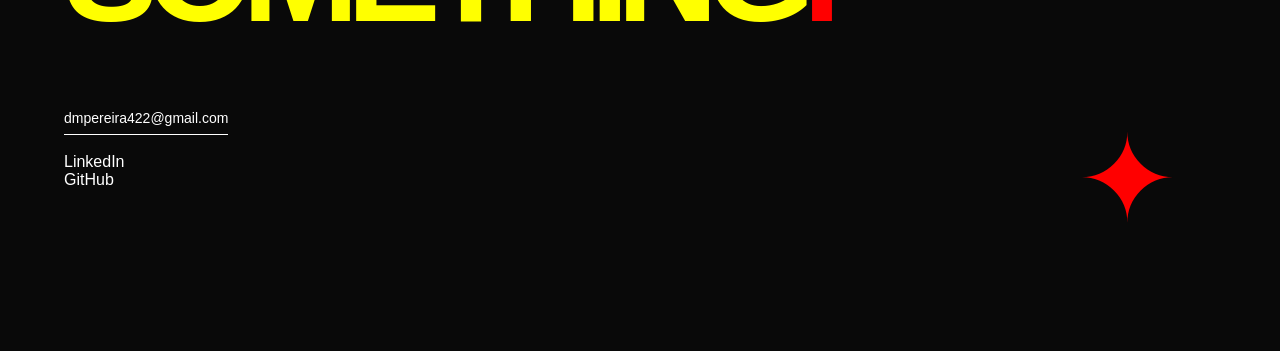
==== commit 0d24f047: "yea" ====
--- a/index.html
+++ b/index.html
@@ -8,13 +8,6 @@
 
     <link rel="stylesheet" href="style.css">
 </head>
-<nav>
-    <li><a>About</a></li>
-    <li><a>Experience</a></li>
-    <li><a>Projects</a></li>
-    <li><a>Skills</a></li>
-    <li><a>Contact</a></li>
-</nav>
 <body>
 
     <header class="hero">
@@ -24,6 +17,18 @@
         </video>
 
         <div class="hero-overlay"></div>
+
+        <nav class="hero-nav">
+            <li><a href="#about">About</a></li>
+            <li><a href="#experience">Experience</a></li>
+            <li><a href="#projects">Projects</a></li>
+            <li><a href="#skills">Skills</a></li>
+            <li><a href="#contact">Contact</a></li>
+        </nav>
+
+        <div class="hero-label">
+            PORTFOLIO / 2026
+        </div>
 
         <div class="hero-content">
             <p>BTS Cloud Computing Student in LGK</p>
@@ -40,7 +45,7 @@
 
     <section class="about">
 
-    <div class="about-image">
+    <div id="about" class="about-image">
 
         <img
             src="assets/images/portrait.jpg"
@@ -73,7 +78,7 @@
 
     <p class="label">SELECTED WORK / 2026</p>
 
-    <h2>Selected<br>Work</h2>
+    <br><br><h2>Selected<br>Work</h2>
 
 
     <article class="project">
@@ -148,8 +153,9 @@
         id="email"
     >
         dmpereira422@gmail.com
-    </a>
-
+    </a><br>
+    <a href="https://www.linkedin.com/in/duarte-pereira-17b6b5294/" target="_self">LinkedIn</a>
+    <a>GitHub</a>
 </footer>
 
 
--- a/style.css
+++ b/style.css
@@ -13,6 +13,7 @@
     color: #f5f5f5;
     font-family: Arial, Helvetica, sans-serif;
     overflow-x: hidden;
+    cursor: url(/assets/images/pointer.jpg), auto;
 }
 
 /* -------------------------
@@ -217,24 +218,62 @@
 /* -------------------------
    FLOATING HERO TEXT
 ------------------------- */
-
 .hero::after {
     content: "PORTFOLIO / 2026";
 
     position: absolute;
-
     top: 40px;
     right: 40px;
 
     font-size: 10px;
-
     letter-spacing: 0.2em;
-
     opacity: 0.6;
 
     z-index: 3;
 }
-
+/* -------------------------
+   HERO NAVIGATION
+------------------------- */
+
+.hero-nav {
+    position: absolute;
+
+    top: 40px;
+    left: 50%;
+    transform: translateX(-50%);
+
+    display: flex;
+    gap: 25px;
+
+    z-index: 3;
+}
+
+.hero-nav a,
+.hero-label {
+    font-size: 10px;
+    letter-spacing: 0.2em;
+    text-transform: uppercase;
+
+    opacity: 0.6;
+}
+
+.hero-nav a {
+    transition: color 0.3s ease, opacity 0.3s ease;
+}
+
+.hero-nav a:hover {
+    color: red;
+    opacity: 1;
+}
+
+.hero-label {
+    position: absolute;
+
+    top: 40px;
+    right: 40px;
+
+    z-index: 3;
+}
 
 /* -------------------------
    ABOUT
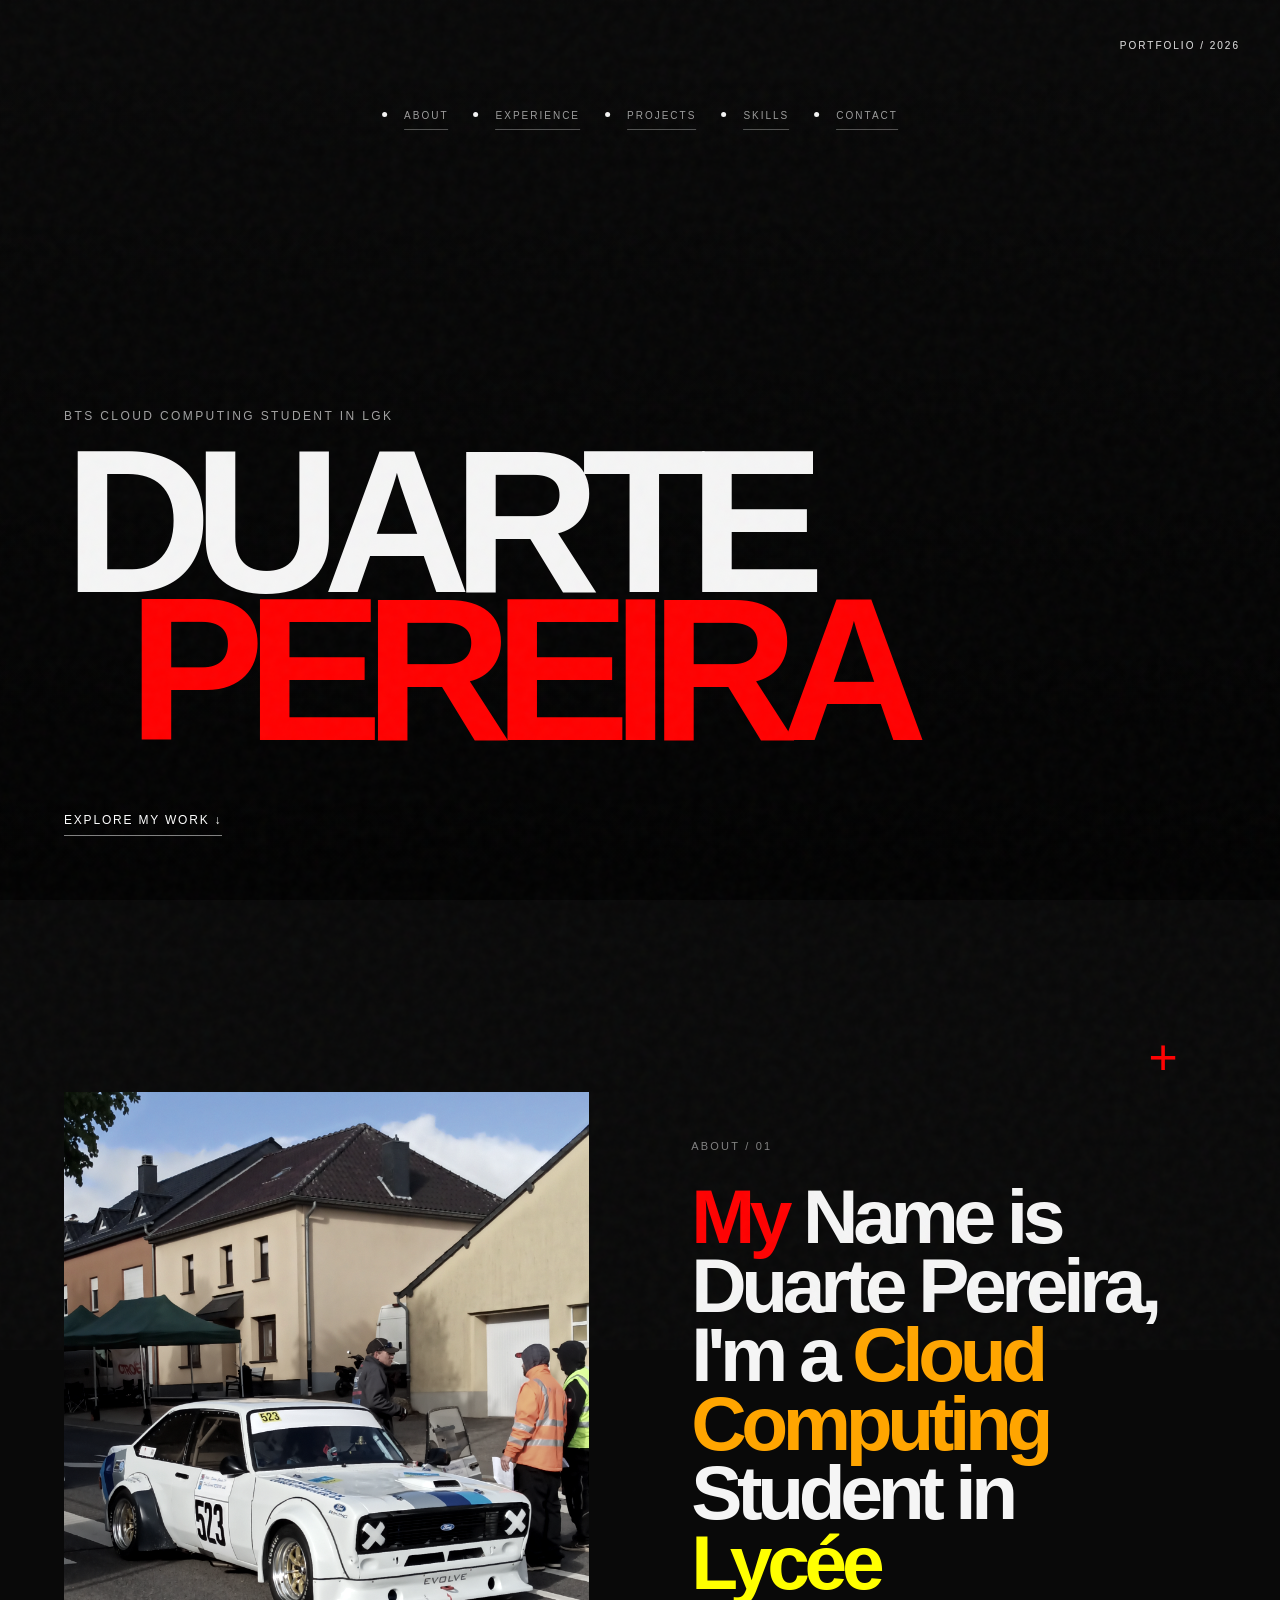
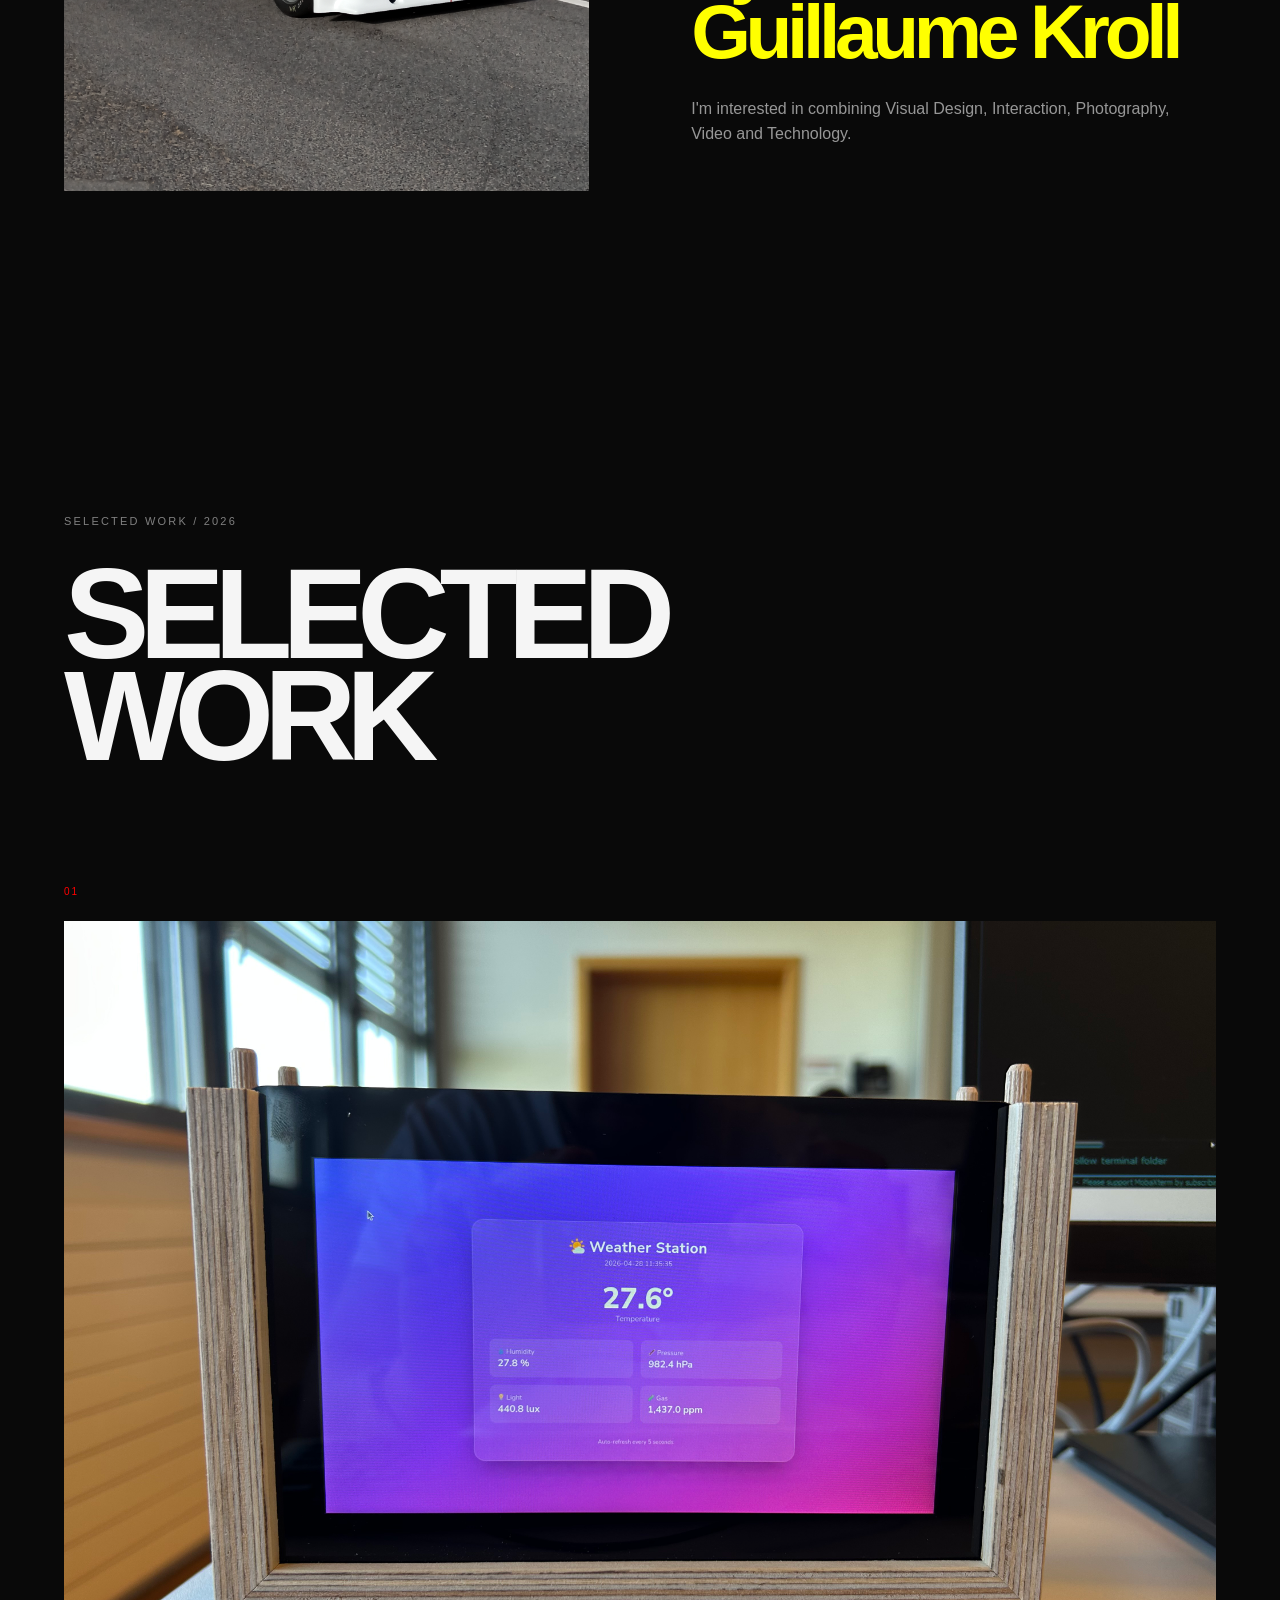
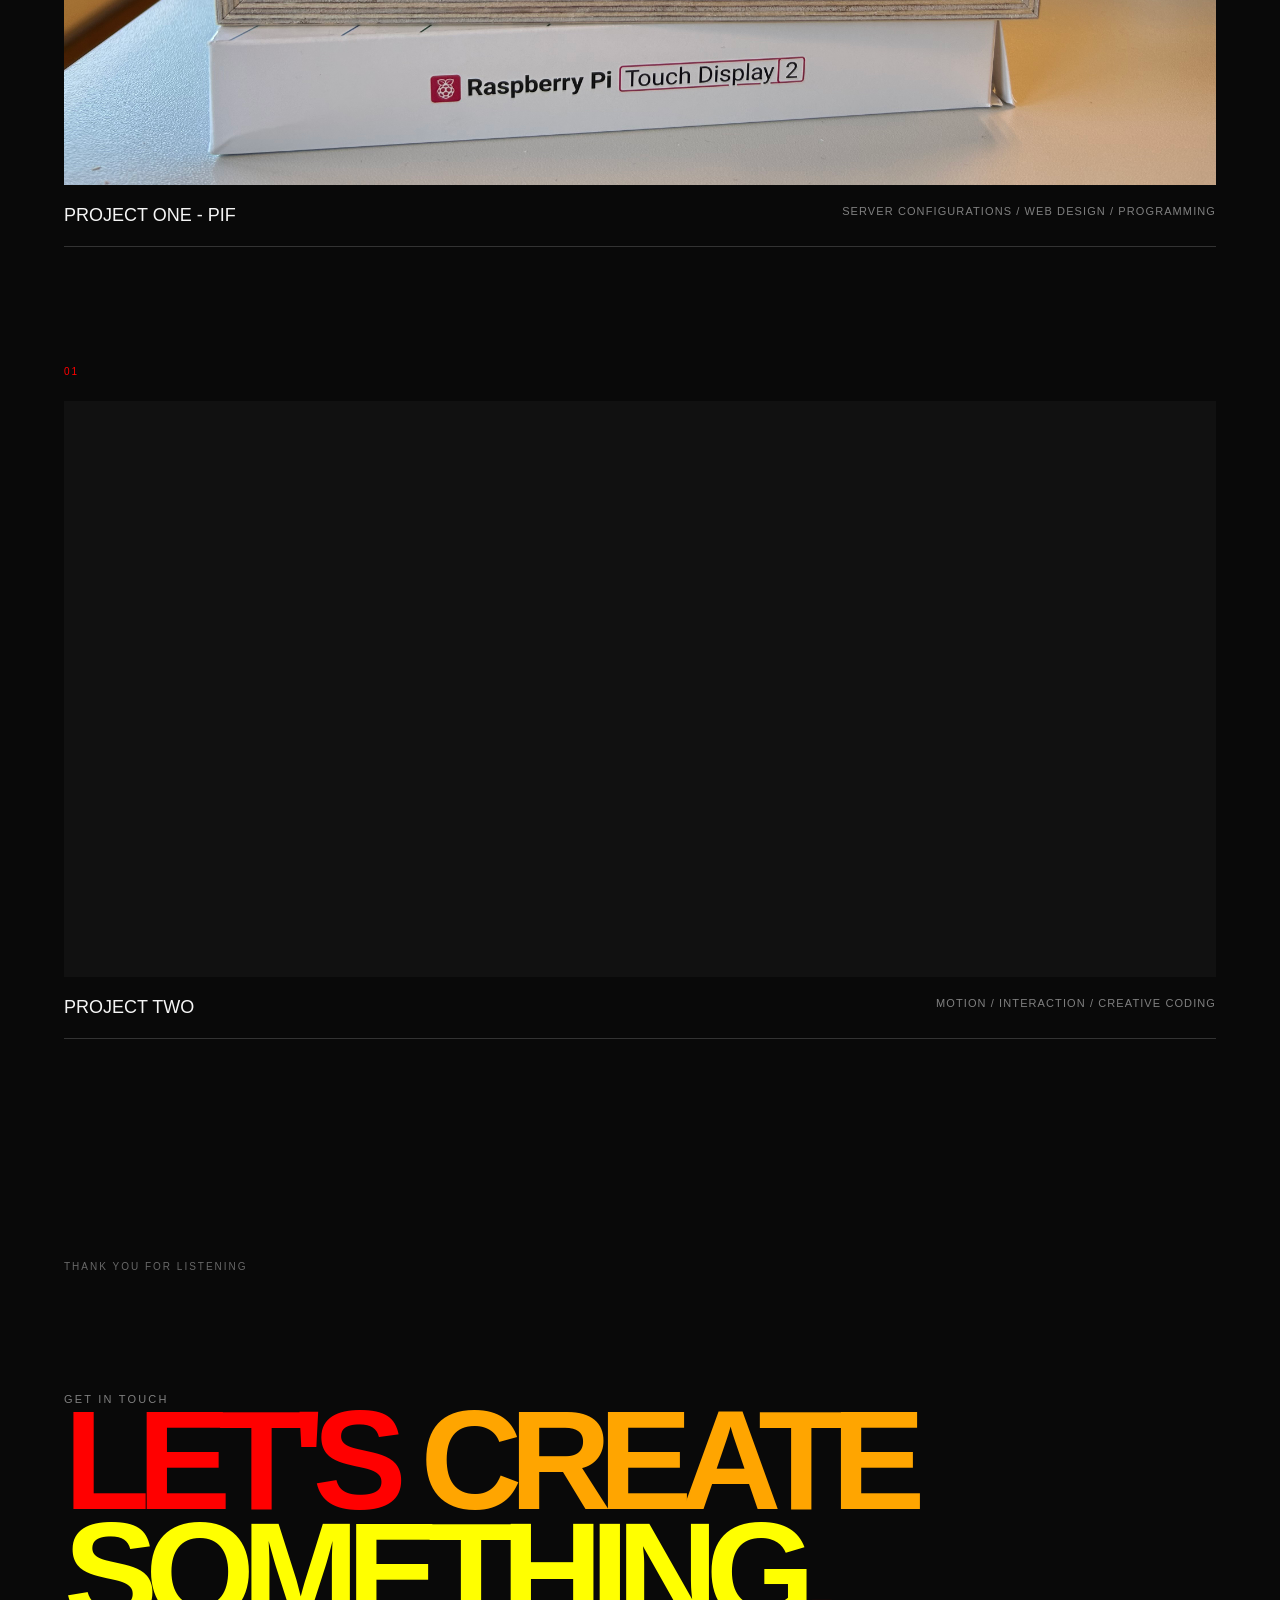
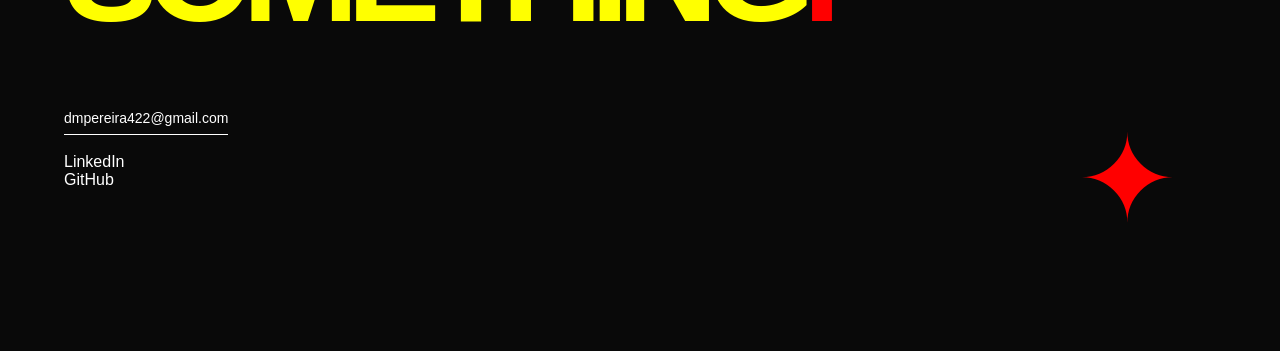
==== commit 92a92d76: "ye" ====
--- a/index.html
+++ b/index.html
@@ -60,14 +60,18 @@
         <p class="label">ABOUT / 01</p>
 
         <h2>
-            I create digital
-            <span class="orange">experiences</span> through
-            <span class="yellow">design, code and media.</span>
+            <span class="red">My</span> Name is Duarte Pereira, I'm a
+            <span class="orange">Cloud Computing</span><br>Student in
+            <span class="yellow">Lycée Guillaume Kroll</span>
         </h2>
 
         <p>
-            I'm interested in combining visual design,
-            interaction, photography, video and technology.
+            I'm interested in combining Visual Design,
+            Interaction, Photography, Video and Technology.
+        </p>
+
+        <p>
+
         </p>
 
     </div>
--- a/style.css
+++ b/style.css
@@ -13,9 +13,11 @@
     color: #f5f5f5;
     font-family: Arial, Helvetica, sans-serif;
     overflow-x: hidden;
-    cursor: url(/assets/images/pointer.jpg), auto;
-}
-
+    cursor: url(/assets/images/pointer.png), auto;
+}
+body, a{
+    cursor: url(/assets/images/pointer.png), auto;
+}
 /* -------------------------
    GLOBAL
 ------------------------- */
@@ -329,8 +331,8 @@
     letter-spacing: -0.07em;
 }
 
-.about h2::first-letter {
-    color: red;
+.red{
+    color:red;
 }
 .orange{
     color: orange;
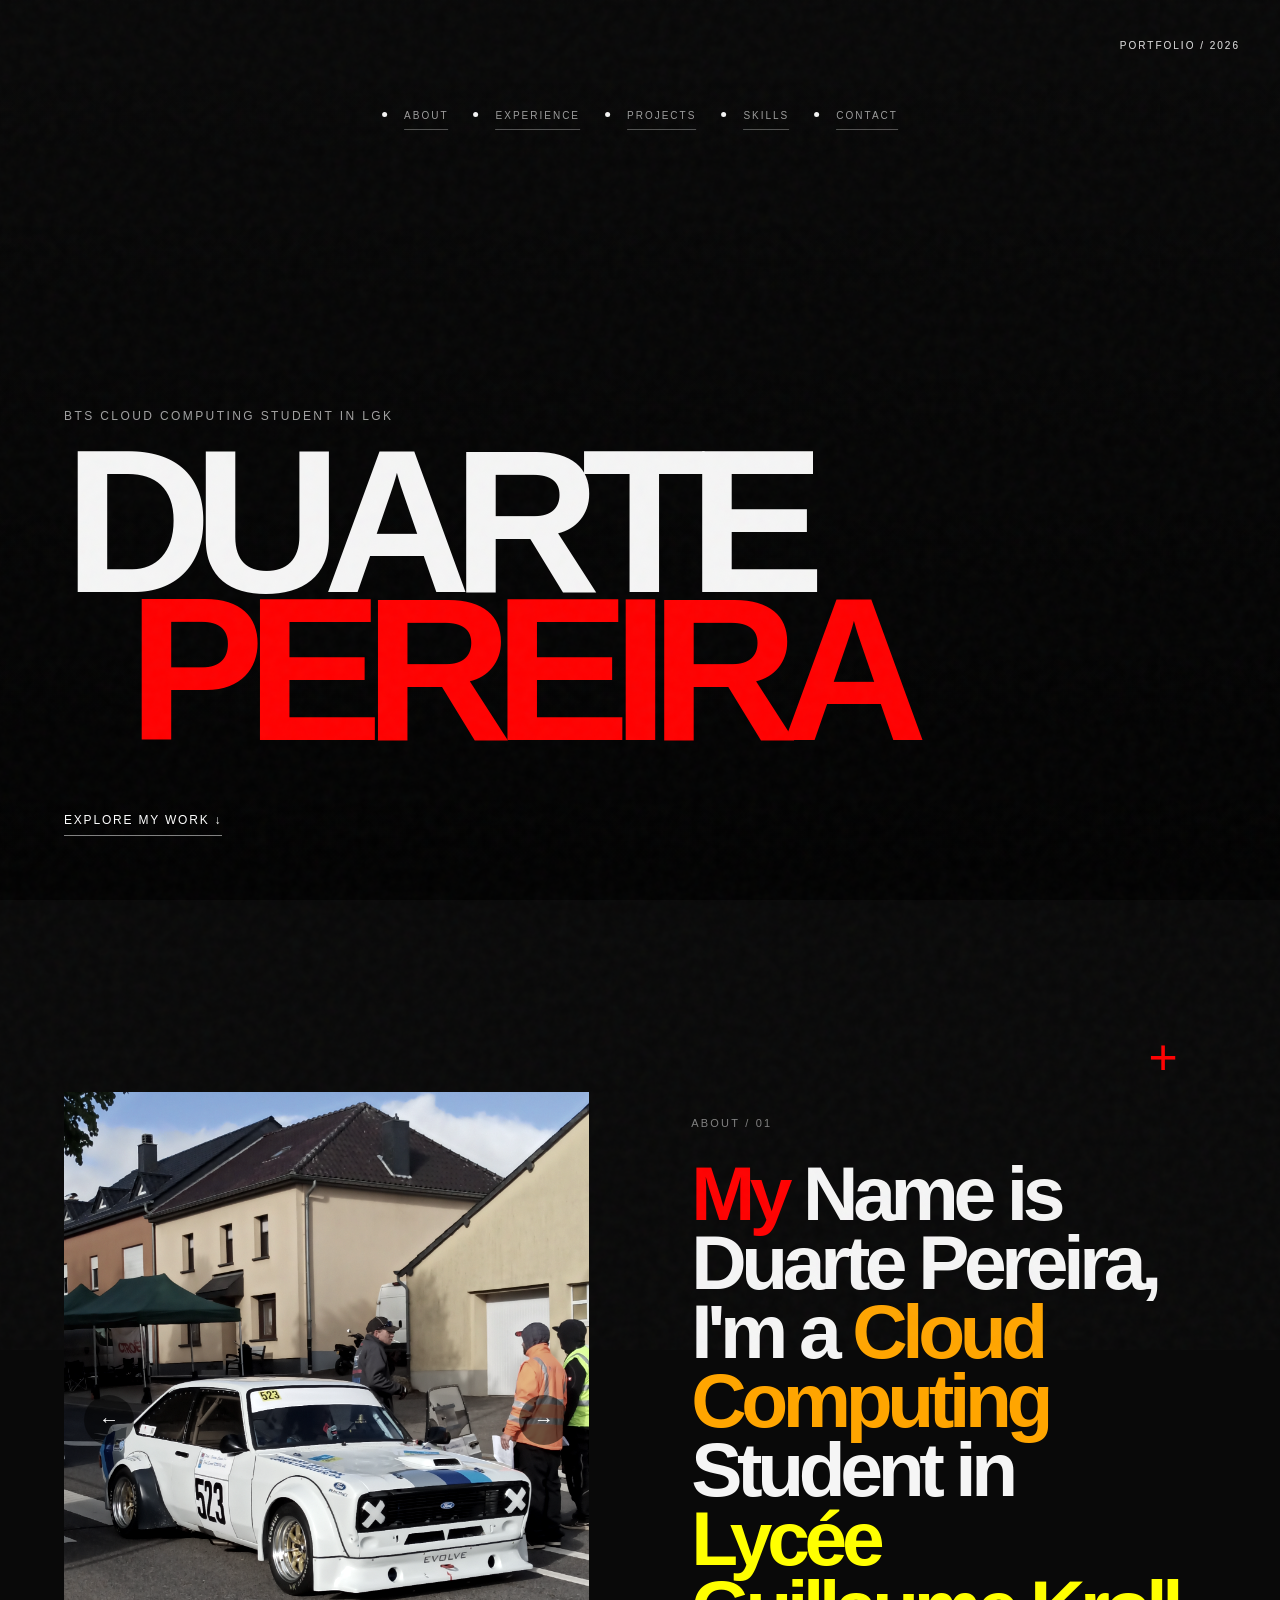
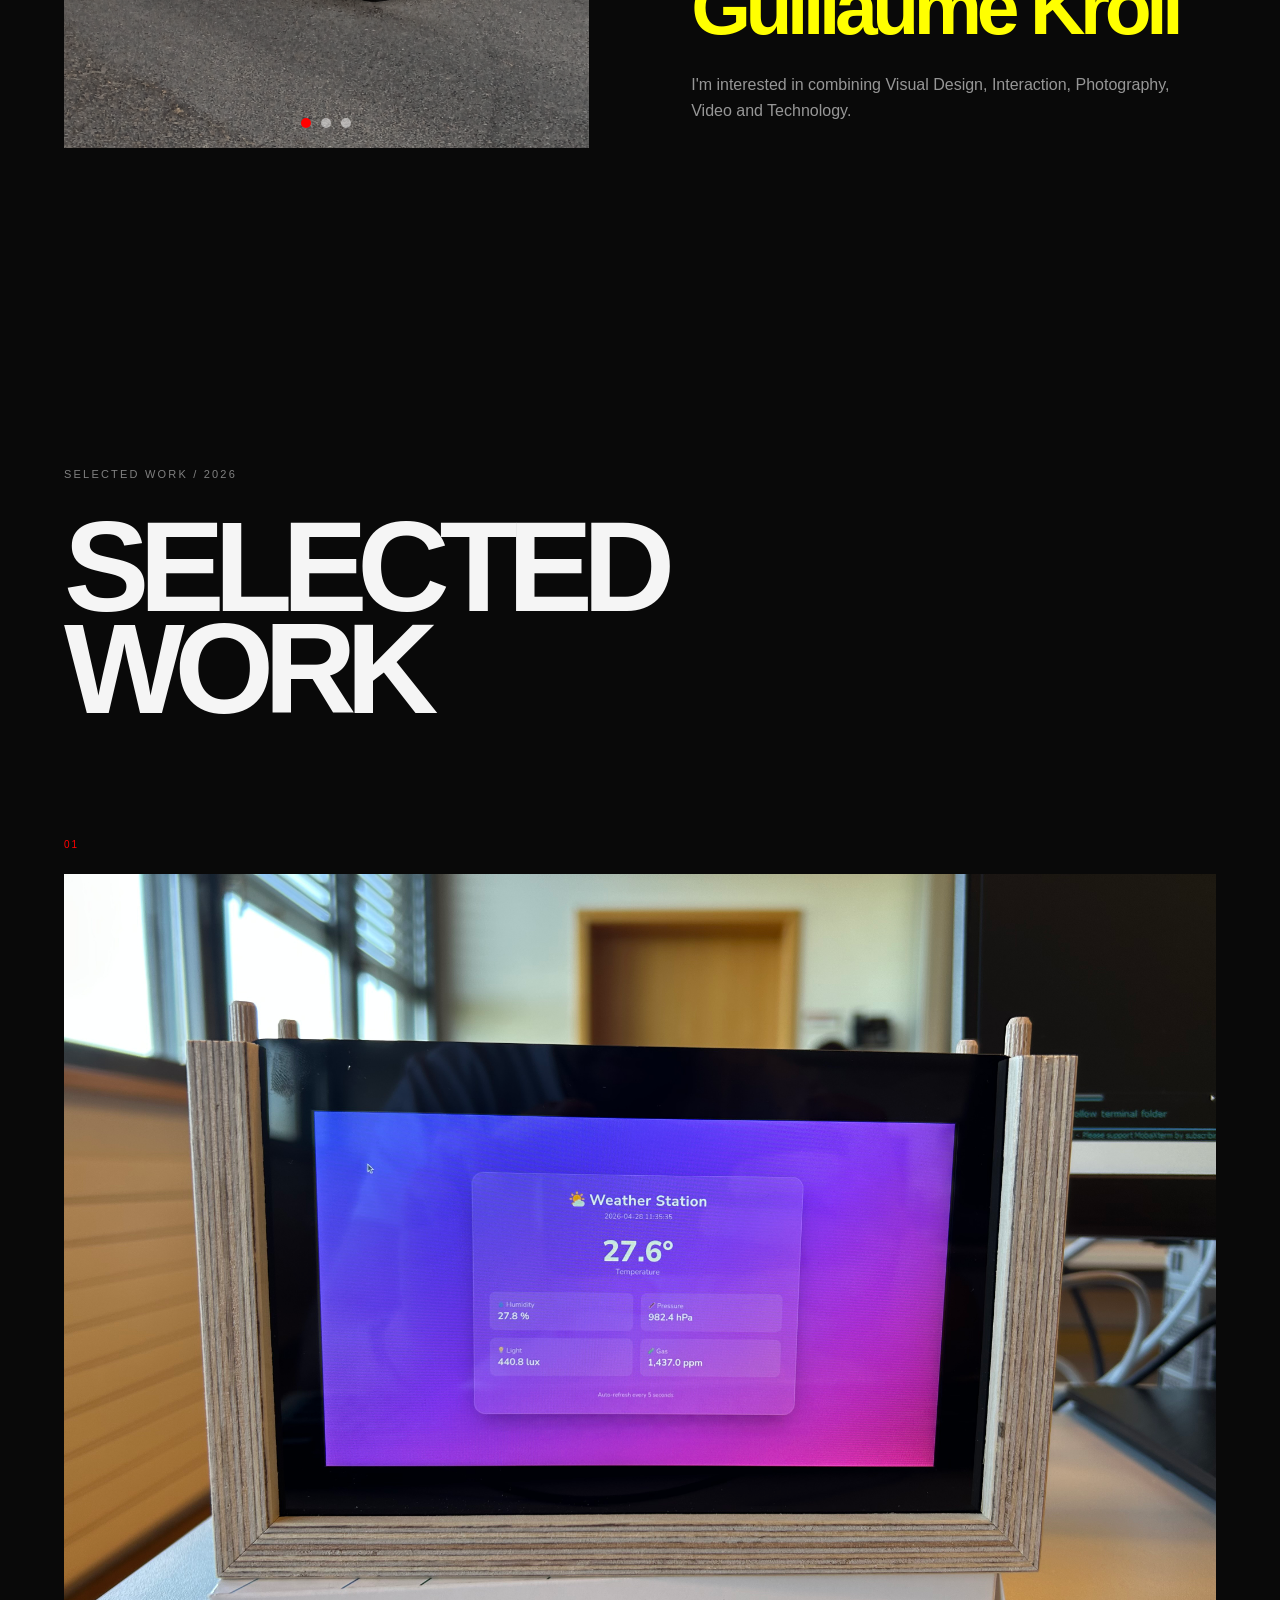
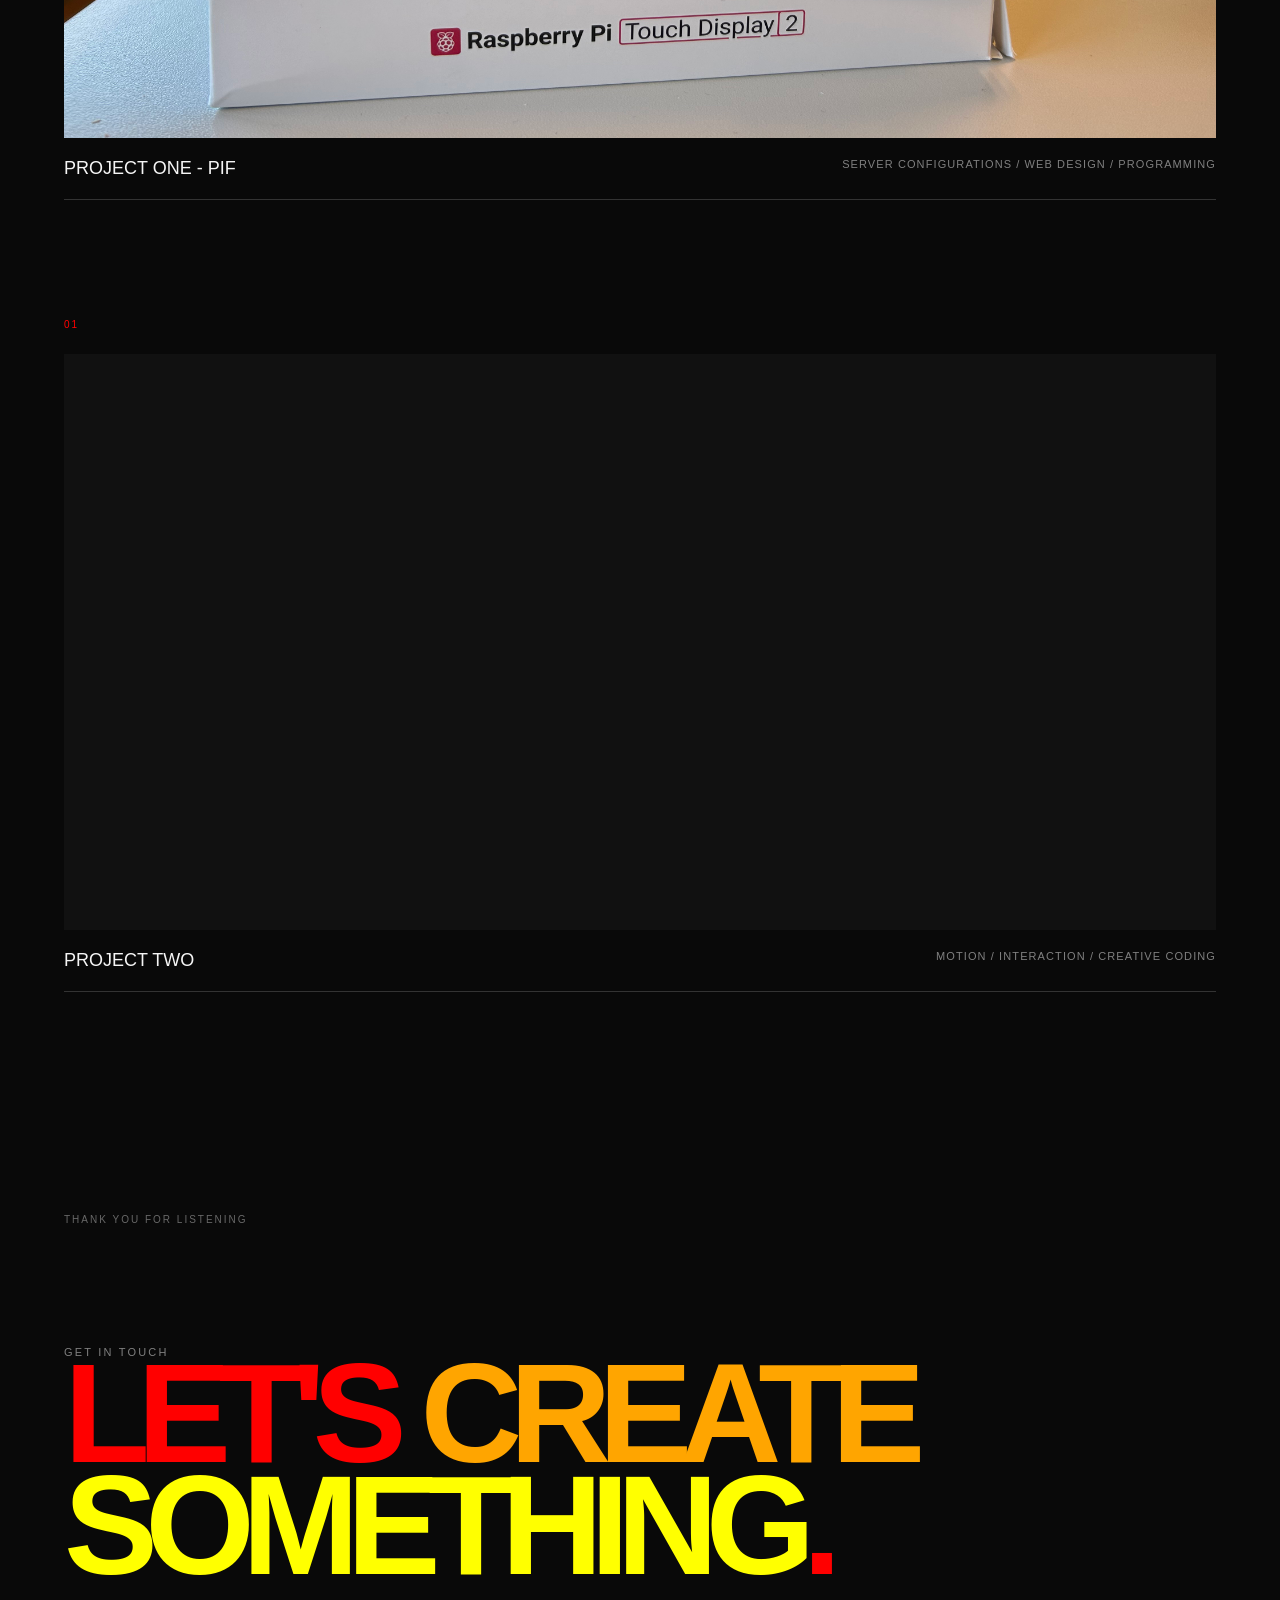
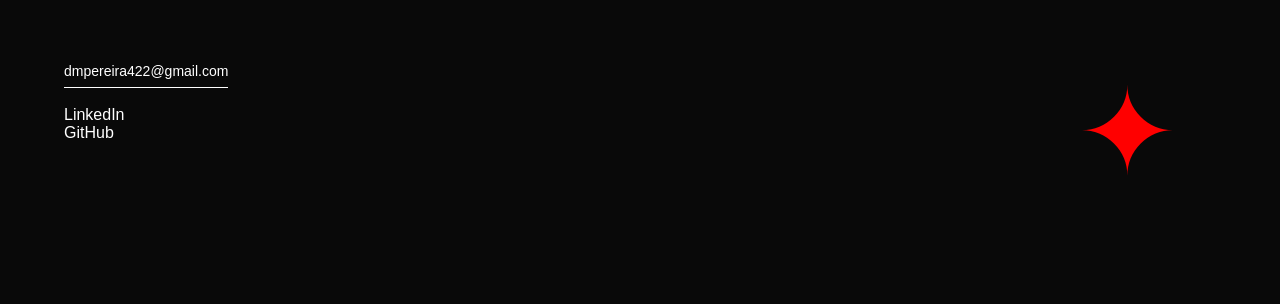
==== commit dff54c31: "changes to all pages" ====
--- a/index.html
+++ b/index.html
@@ -47,10 +47,49 @@
 
     <div id="about" class="about-image">
 
+        <div class="portrait-slideshow">
+
+    <div class="slides">
+
         <img
             src="assets/images/portrait.jpg"
             alt="Portrait of Duarte Pereira"
+            class="slide active"
         >
+
+        <img
+            src="assets/images/portrait-2.jpg"
+            alt="Duarte Pereira"
+            class="slide"
+        >
+
+        <img
+            src="assets/images/portrait-3.jpg"
+            alt="Duarte Pereira"
+            class="slide"
+        >
+
+    </div>
+
+    <button class="prev" onclick="changeSlide(-1)">
+        ←
+    </button>
+
+    <button class="next" onclick="changeSlide(1)">
+        →
+    </button>
+
+    <div class="slide-dots">
+
+        <button onclick="goToSlide(0)" class="dot active"></button>
+
+        <button onclick="goToSlide(1)" class="dot"></button>
+
+        <button onclick="goToSlide(2)" class="dot"></button>
+
+    </div>
+
+</div>
 
     </div>
 
@@ -88,12 +127,12 @@
     <article class="project">
 
         <div class="project-media">
-
+            <a href="/projects/pif.html">
             <img
                 src="assets/images/pif2026.jpeg"
                 alt="Project One"
             >
-
+            </a>
         </div>
 
         <div class="project-info">
@@ -112,7 +151,7 @@
 
 
     <article class="project">
-
+        <a href="projects/project-02.html">
         <div class="project-media">
 
             <video autoplay muted loop playsinline>
@@ -123,7 +162,7 @@
                 >
 
             </video>
-
+        </a>
         </div>
 
         <div class="project-info">
@@ -143,7 +182,7 @@
 </section>
 
 
-    <footer>
+    <footer id="contact">
 
     <p class="label">GET IN TOUCH</p>
 
--- a/style.css
+++ b/style.css
@@ -747,4 +747,97 @@
     opacity: 1;
 
     transform: translateY(0);
+}
+.portrait-slideshow {
+    position: relative;
+    width: 100%;
+    overflow: hidden;
+}
+
+.slides {
+    position: relative;
+    width: 100%;
+    aspect-ratio: 4 / 5;
+}
+
+.slide {
+    position: absolute;
+    inset: 0;
+
+    width: 100%;
+    height: 100%;
+
+    object-fit: cover;
+
+    opacity: 0;
+
+    transition: opacity 0.5s ease;
+}
+
+.slide.active {
+    opacity: 1;
+}
+
+.portrait-slideshow button {
+    border: none;
+    cursor: pointer;
+}
+
+.prev,
+.next {
+    position: absolute;
+
+    top: 50%;
+    transform: translateY(-50%);
+
+    width: 50px;
+    height: 50px;
+
+    border-radius: 50%;
+
+    background: rgba(0, 0, 0, 0.5);
+    color: white;
+
+    font-size: 20px;
+}
+
+.prev {
+    left: 20px;
+}
+
+.next {
+    right: 20px;
+}
+
+.prev:hover,
+.next:hover {
+    background: red;
+}
+
+.slide-dots {
+    position: absolute;
+
+    bottom: 20px;
+    left: 50%;
+
+    transform: translateX(-50%);
+
+    display: flex;
+    gap: 10px;
+}
+
+.dot {
+    width: 10px;
+    height: 10px;
+
+    border-radius: 50%;
+
+    background: white;
+
+    opacity: 0.5;
+}
+
+.dot.active {
+    opacity: 1;
+    background: red;
 }
